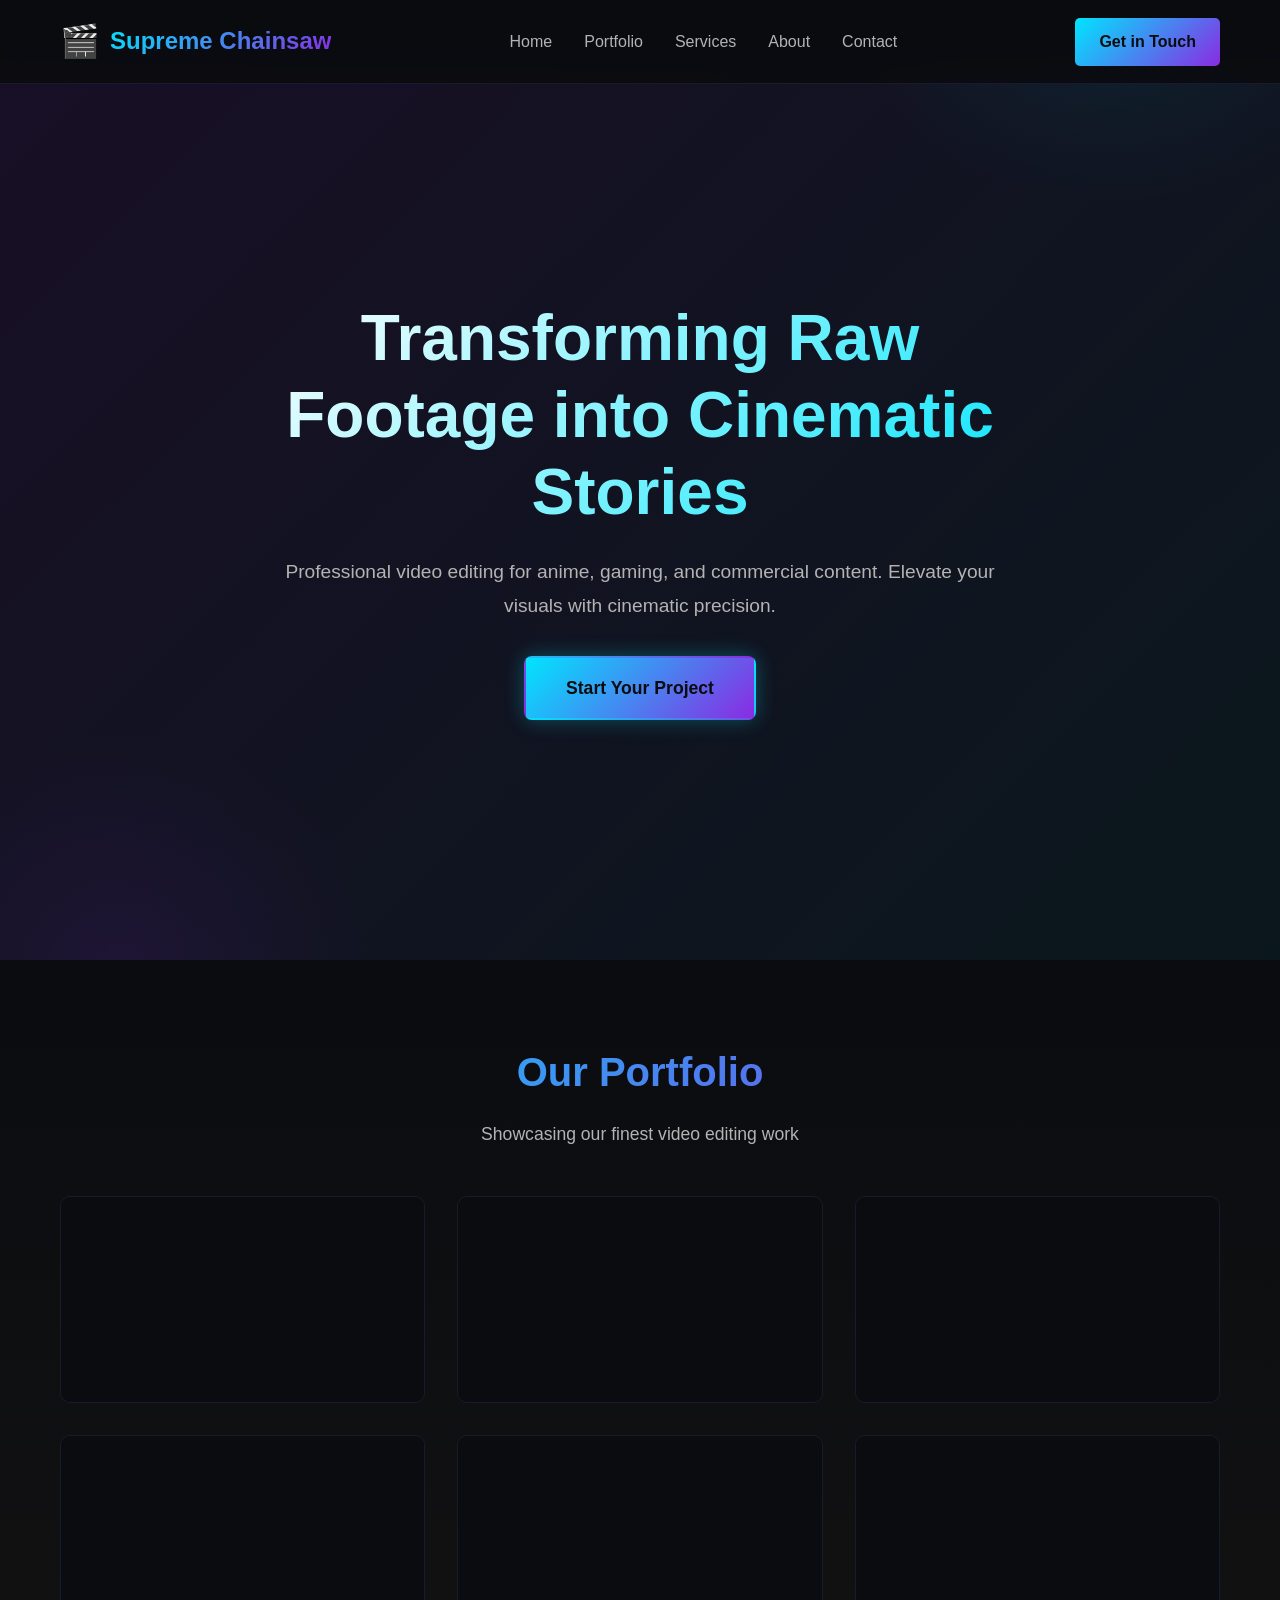
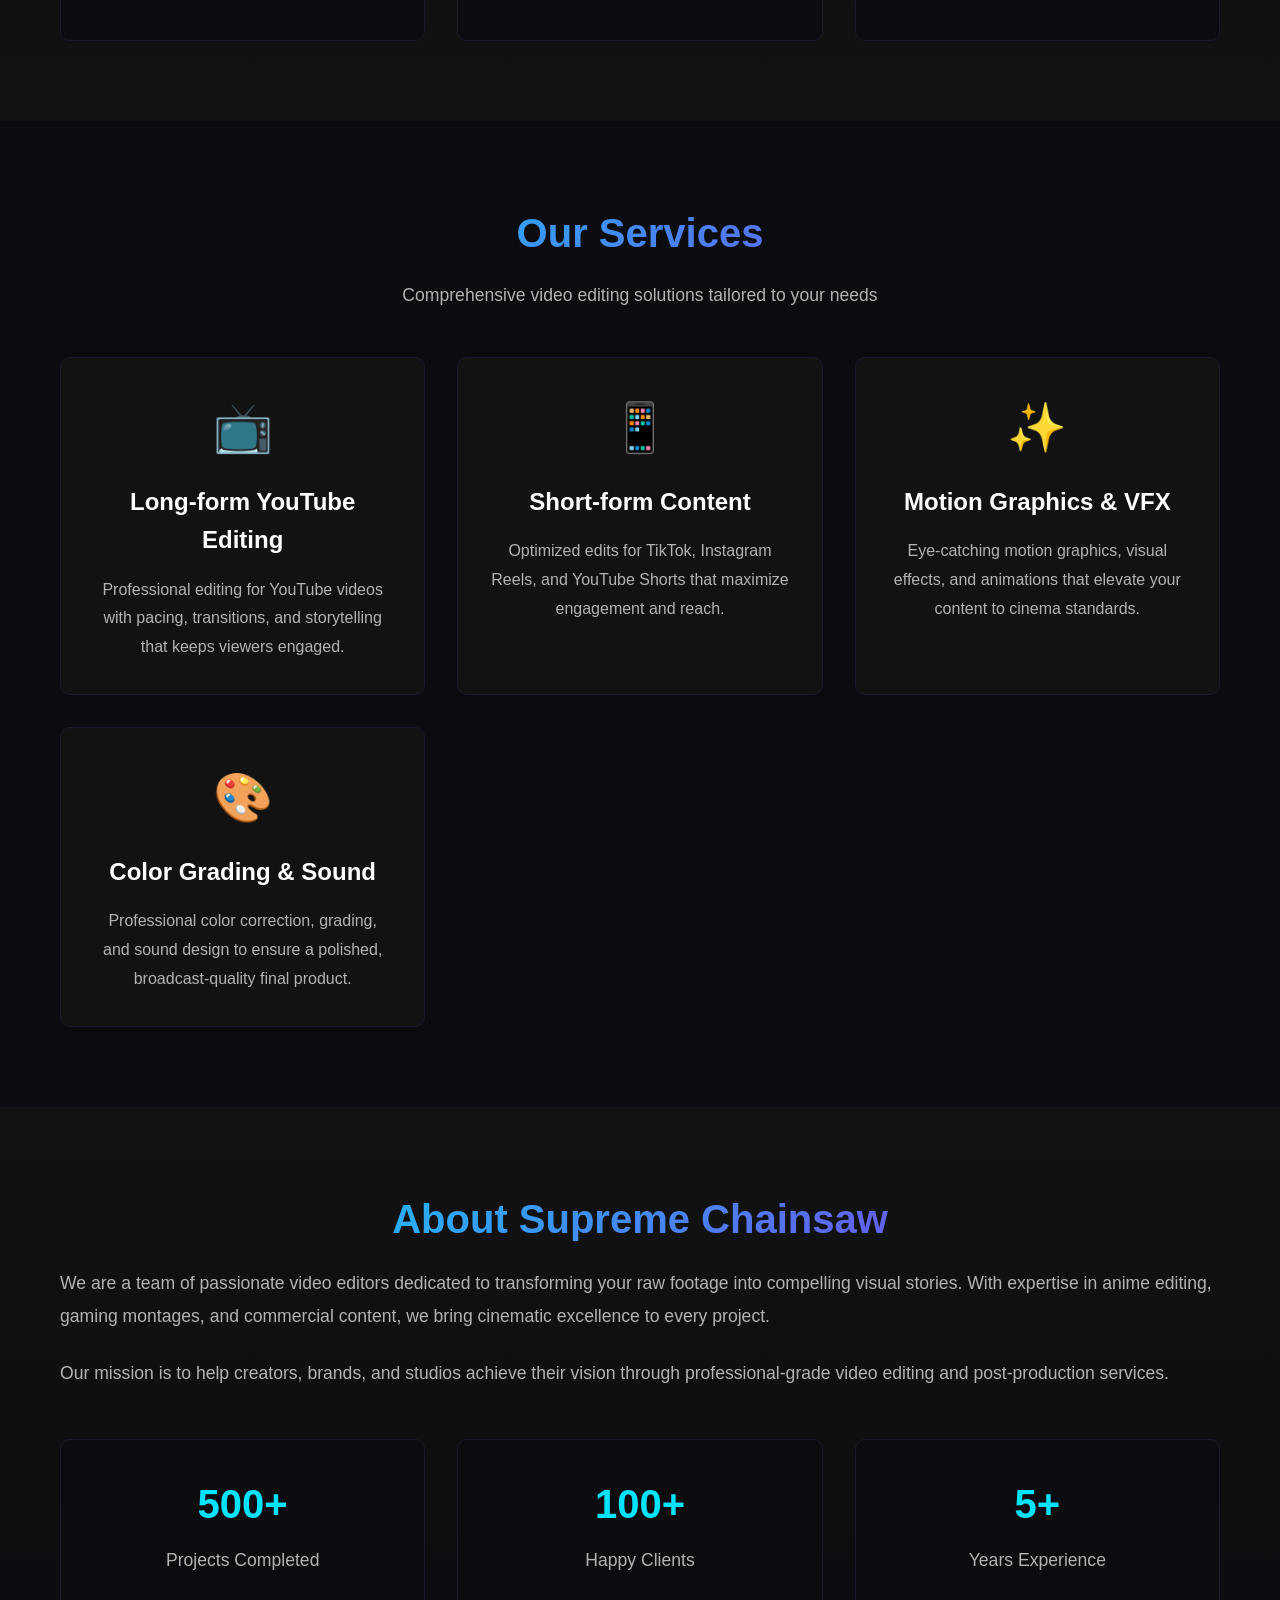
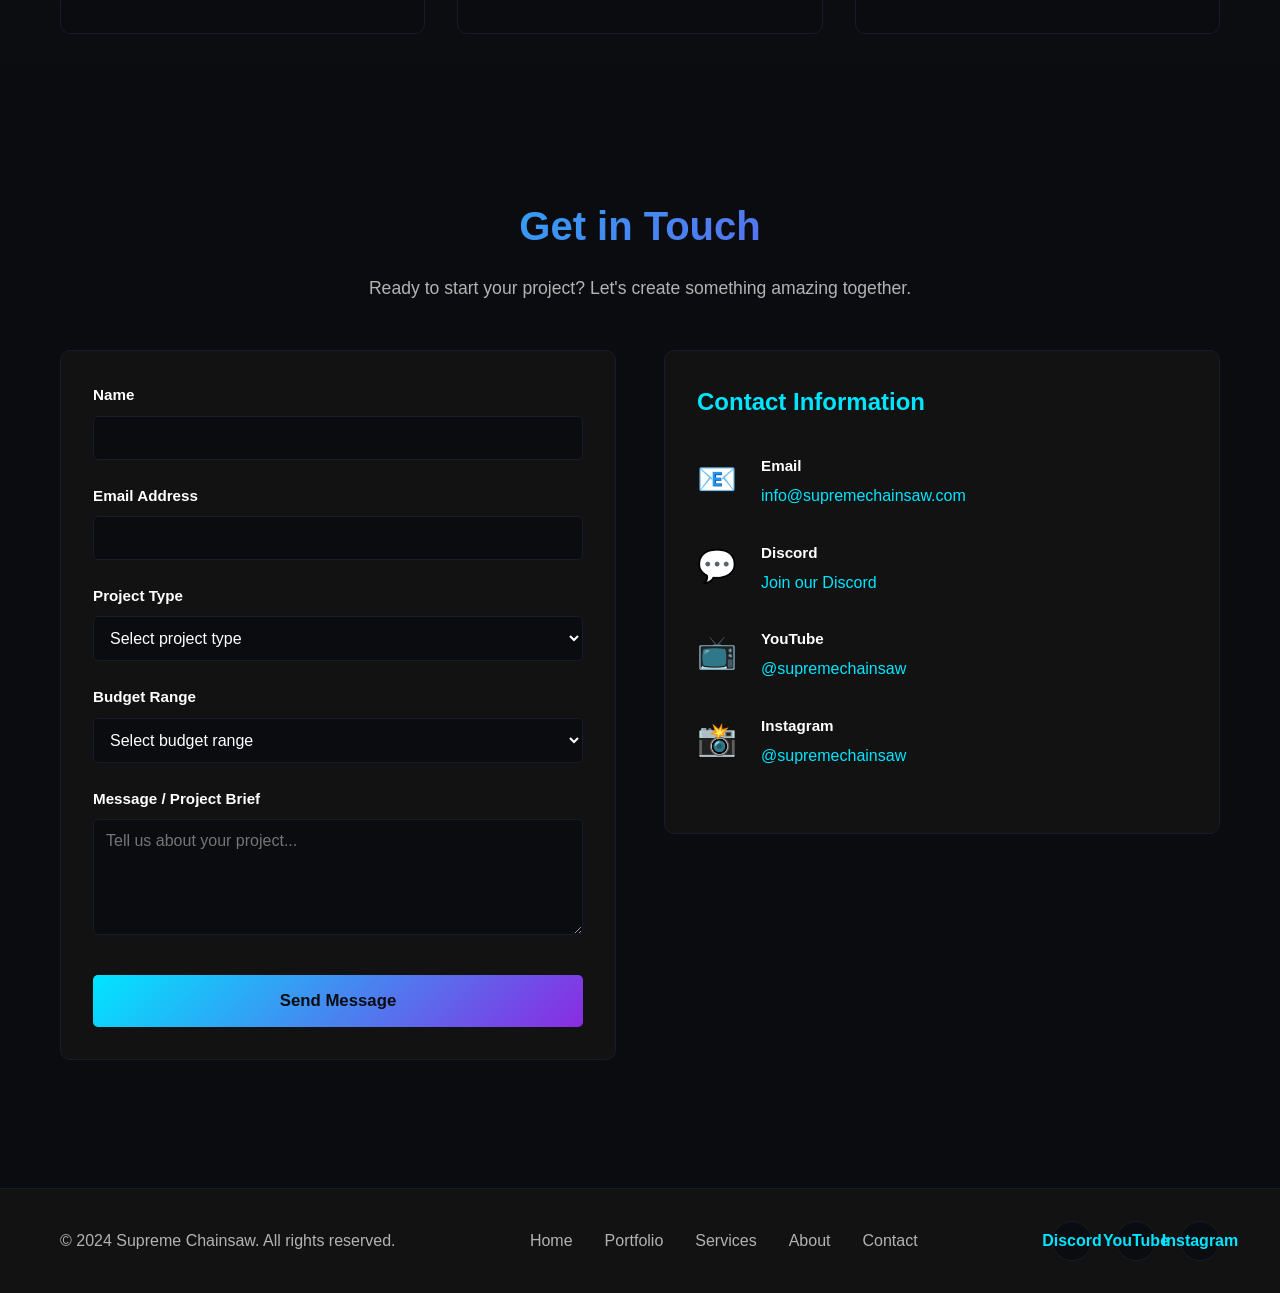
==== index.html @ 4f66be95 "Add professional agency portfolio website - HTML structure with all sections and video embeds" ====
<!DOCTYPE html>
<html lang="en">
<head>
    <meta charset="UTF-8">
    <meta name="viewport" content="width=device-width, initial-scale=1.0">
    <title>Supreme Chainsaw - Professional Video Editing Studio</title>
    <link rel="stylesheet" href="styles.css">
</head>
<body>
    <!-- Navigation Bar -->
    <nav class="navbar">
        <div class="nav-container">
            <div class="nav-logo">
                <span class="logo-icon">🎬</span>
                <span class="logo-text">Supreme Chainsaw</span>
            </div>
            <ul class="nav-menu">
                <li><a href="#home" class="nav-link">Home</a></li>
                <li><a href="#portfolio" class="nav-link">Portfolio</a></li>
                <li><a href="#services" class="nav-link">Services</a></li>
                <li><a href="#about" class="nav-link">About</a></li>
                <li><a href="#contact" class="nav-link">Contact</a></li>
            </ul>
            <a href="#contact" class="cta-button">Get in Touch</a>
            <div class="hamburger">
                <span></span>
                <span></span>
                <span></span>
            </div>
        </div>
    </nav>

    <!-- Hero Section -->
    <section id="home" class="hero">
        <div class="hero-content">
            <h1 class="hero-title">Transforming Raw Footage into Cinematic Stories</h1>
            <p class="hero-subtitle">Professional video editing for anime, gaming, and commercial content. Elevate your visuals with cinematic precision.</p>
            <a href="#contact" class="hero-btn">Start Your Project</a>
        </div>
        <div class="hero-background"></div>
    </section>

    <!-- Portfolio Section -->
    <section id="portfolio" class="portfolio">
        <div class="container">
            <h2 class="section-title">Our Portfolio</h2>
            <p class="section-subtitle">Showcasing our finest video editing work</p>
            <div class="portfolio-grid">
                <!-- Video 1 -->
                <div class="portfolio-card">
                    <div class="video-container">
                        <iframe src="https://drive.google.com/file/d/1V5IKXDcY2rtLjKMuX2F72foCGFkq0tD9/preview" frameborder="0" allow="autoplay" allowfullscreen></iframe>
                    </div>
                    <div class="portfolio-overlay">
                        <span class="portfolio-tag">Anime Edit</span>
                    </div>
                </div>

                <!-- Video 2 -->
                <div class="portfolio-card">
                    <div class="video-container">
                        <iframe src="https://drive.google.com/file/d/13eKG_f6e-HXJkwnPjJJCrOP2taF83oT8/preview" frameborder="0" allow="autoplay" allowfullscreen></iframe>
                    </div>
                    <div class="portfolio-overlay">
                        <span class="portfolio-tag">Gaming Showcase</span>
                    </div>
                </div>

                <!-- Video 3 -->
                <div class="portfolio-card">
                    <div class="video-container">
                        <iframe src="https://drive.google.com/file/d/1YdHnQODpO-LuDtakhyX-2SdhcYG2d1j7/preview" frameborder="0" allow="autoplay" allowfullscreen></iframe>
                    </div>
                    <div class="portfolio-overlay">
                        <span class="portfolio-tag">Motion Graphics</span>
                    </div>
                </div>

                <!-- Video 4 -->
                <div class="portfolio-card">
                    <div class="video-container">
                        <iframe src="https://drive.google.com/file/d/1ntwWktKUb4_PJusTxA7Uwc0GDp00vkzZ/preview" frameborder="0" allow="autoplay" allowfullscreen></iframe>
                    </div>
                    <div class="portfolio-overlay">
                        <span class="portfolio-tag">Promotional Video</span>
                    </div>
                </div>

                <!-- Video 5 -->
                <div class="portfolio-card">
                    <div class="video-container">
                        <iframe src="https://drive.google.com/file/d/11k6KNyMdWhZDJUVJnIWzUBxwCnDU18-9/preview" frameborder="0" allow="autoplay" allowfullscreen></iframe>
                    </div>
                    <div class="portfolio-overlay">
                        <span class="portfolio-tag">Short-form Content</span>
                    </div>
                </div>

                <!-- Video 6 -->
                <div class="portfolio-card">
                    <div class="video-container">
                        <iframe src="https://drive.google.com/file/d/1d5d6Zo_of7RjDFx-_GGf00JJ3JytZkZ0/preview" frameborder="0" allow="autoplay" allowfullscreen></iframe>
                    </div>
                    <div class="portfolio-overlay">
                        <span class="portfolio-tag">Color Grading</span>
                    </div>
                </div>
            </div>
        </div>
    </section>

    <!-- Services Section -->
    <section id="services" class="services">
        <div class="container">
            <h2 class="section-title">Our Services</h2>
            <p class="section-subtitle">Comprehensive video editing solutions tailored to your needs</p>
            <div class="services-grid">
                <div class="service-card">
                    <div class="service-icon">📺</div>
                    <h3>Long-form YouTube Editing</h3>
                    <p>Professional editing for YouTube videos with pacing, transitions, and storytelling that keeps viewers engaged.</p>
                </div>
                <div class="service-card">
                    <div class="service-icon">📱</div>
                    <h3>Short-form Content</h3>
                    <p>Optimized edits for TikTok, Instagram Reels, and YouTube Shorts that maximize engagement and reach.</p>
                </div>
                <div class="service-card">
                    <div class="service-icon">✨</div>
                    <h3>Motion Graphics & VFX</h3>
                    <p>Eye-catching motion graphics, visual effects, and animations that elevate your content to cinema standards.</p>
                </div>
                <div class="service-card">
                    <div class="service-icon">🎨</div>
                    <h3>Color Grading & Sound</h3>
                    <p>Professional color correction, grading, and sound design to ensure a polished, broadcast-quality final product.</p>
                </div>
            </div>
        </div>
    </section>

    <!-- About Section -->
    <section id="about" class="about">
        <div class="container">
            <div class="about-content">
                <h2 class="section-title">About Supreme Chainsaw</h2>
                <p>We are a team of passionate video editors dedicated to transforming your raw footage into compelling visual stories. With expertise in anime editing, gaming montages, and commercial content, we bring cinematic excellence to every project.</p>
                <p>Our mission is to help creators, brands, and studios achieve their vision through professional-grade video editing and post-production services.</p>
                <div class="about-stats">
                    <div class="stat">
                        <h3>500+</h3>
                        <p>Projects Completed</p>
                    </div>
                    <div class="stat">
                        <h3>100+</h3>
                        <p>Happy Clients</p>
                    </div>
                    <div class="stat">
                        <h3>5+</h3>
                        <p>Years Experience</p>
                    </div>
                </div>
            </div>
        </div>
    </section>

    <!-- Contact Section -->
    <section id="contact" class="contact">
        <div class="container">
            <h2 class="section-title">Get in Touch</h2>
            <p class="section-subtitle">Ready to start your project? Let's create something amazing together.</p>
            <div class="contact-wrapper">
                <!-- Contact Form -->
                <div class="contact-form-container">
                    <form id="contactForm" class="contact-form">
                        <div class="form-group">
                            <label for="name">Name</label>
                            <input type="text" id="name" name="name" required>
                        </div>
                        <div class="form-group">
                            <label for="email">Email Address</label>
                            <input type="email" id="email" name="email" required>
                        </div>
                        <div class="form-group">
                            <label for="projectType">Project Type</label>
                            <select id="projectType" name="projectType" required>
                                <option value="">Select project type</option>
                                <option value="youtube-editing">YouTube Long-form Editing</option>
                                <option value="shorts">Short-form Content (Reels/TikTok)</option>
                                <option value="motion-graphics">Motion Graphics & VFX</option>
                                <option value="color-grading">Color Grading & Sound Design</option>
                                <option value="other">Other</option>
                            </select>
                        </div>
                        <div class="form-group">
                            <label for="budget">Budget Range</label>
                            <select id="budget" name="budget" required>
                                <option value="">Select budget range</option>
                                <option value="under-500">Under $500</option>
                                <option value="500-1000">$500 - $1,000</option>
                                <option value="1000-2500">$1,000 - $2,500</option>
                                <option value="2500+">$2,500+</option>
                            </select>
                        </div>
                        <div class="form-group">
                            <label for="message">Message / Project Brief</label>
                            <textarea id="message" name="message" rows="5" placeholder="Tell us about your project..." required></textarea>
                        </div>
                        <button type="submit" class="submit-btn">Send Message</button>
                        <p class="form-message" id="formMessage"></p>
                    </form>
                </div>

                <!-- Contact Info -->
                <div class="contact-info">
                    <h3>Contact Information</h3>
                    <div class="contact-item">
                        <span class="contact-icon">📧</span>
                        <div>
                            <p class="contact-label">Email</p>
                            <a href="mailto:info@supremechainsaw.com">info@supremechainsaw.com</a>
                        </div>
                    </div>
                    <div class="contact-item">
                        <span class="contact-icon">💬</span>
                        <div>
                            <p class="contact-label">Discord</p>
                            <a href="https://discord.gg/supremechainsaw" target="_blank">Join our Discord</a>
                        </div>
                    </div>
                    <div class="contact-item">
                        <span class="contact-icon">📺</span>
                        <div>
                            <p class="contact-label">YouTube</p>
                            <a href="https://youtube.com/@supremechainsaw" target="_blank">@supremechainsaw</a>
                        </div>
                    </div>
                    <div class="contact-item">
                        <span class="contact-icon">📸</span>
                        <div>
                            <p class="contact-label">Instagram</p>
                            <a href="https://instagram.com/supremechainsaw" target="_blank">@supremechainsaw</a>
                        </div>
                    </div>
                </div>
            </div>
        </div>
    </section>

    <!-- Footer -->
    <footer class="footer">
        <div class="footer-content">
            <p>&copy; 2024 Supreme Chainsaw. All rights reserved.</p>
            <div class="footer-links">
                <a href="#home">Home</a>
                <a href="#portfolio">Portfolio</a>
                <a href="#services">Services</a>
                <a href="#about">About</a>
                <a href="#contact">Contact</a>
            </div>
            <div class="social-links">
                <a href="https://discord.gg/supremechainsaw" target="_blank" class="social-link">Discord</a>
                <a href="https://youtube.com/@supremechainsaw" target="_blank" class="social-link">YouTube</a>
                <a href="https://instagram.com/supremechainsaw" target="_blank" class="social-link">Instagram</a>
            </div>
        </div>
    </footer>

    <script src="script.js"></script>
</body>
</html>
---- styles.css ----
/* ================================================
   SUPREME CHAINSAW - PROFESSIONAL PORTFOLIO
   Modern Dark Theme with Neon Accents
   ================================================ */

/* Root Variables */
:root {
    --primary-dark: #0b0c10;
    --secondary-dark: #121212;
    --accent-cyan: #00e5ff;
    --accent-purple: #8a2be2;
    --text-white: #ffffff;
    --text-gray: #b3b3b3;
    --text-light-gray: #8b8b8b;
    --border-color: #1a1a2e;
    --transition: all 0.3s ease;
}

/* Global Styles */
* {
    margin: 0;
    padding: 0;
    box-sizing: border-box;
}

html {
    scroll-behavior: smooth;
}

body {
    font-family: 'Segoe UI', Tahoma, Geneva, Verdana, sans-serif;
    background-color: var(--primary-dark);
    color: var(--text-white);
    line-height: 1.6;
    overflow-x: hidden;
}

.container {
    max-width: 1200px;
    margin: 0 auto;
    padding: 0 20px;
}

/* ================================================
   NAVIGATION BAR
   ================================================ */

.navbar {
    position: fixed;
    top: 0;
    width: 100%;
    background: rgba(11, 12, 16, 0.95);
    backdrop-filter: blur(10px);
    border-bottom: 1px solid var(--border-color);
    z-index: 1000;
    padding: 1rem 0;
}

.nav-container {
    max-width: 1200px;
    margin: 0 auto;
    padding: 0 20px;
    display: flex;
    justify-content: space-between;
    align-items: center;
}

.nav-logo {
    display: flex;
    align-items: center;
    gap: 10px;
    font-size: 1.5rem;
    font-weight: bold;
    color: var(--accent-cyan);
    text-decoration: none;
}

.logo-icon {
    font-size: 2rem;
}

.logo-text {
    background: linear-gradient(135deg, var(--accent-cyan), var(--accent-purple));
    -webkit-background-clip: text;
    -webkit-text-fill-color: transparent;
    background-clip: text;
}

.nav-menu {
    display: flex;
    list-style: none;
    gap: 2rem;
    align-items: center;
}

.nav-link {
    color: var(--text-gray);
    text-decoration: none;
    transition: var(--transition);
    font-weight: 500;
    position: relative;
}

.nav-link:hover {
    color: var(--accent-cyan);
}

.nav-link::after {
    content: '';
    position: absolute;
    bottom: -5px;
    left: 0;
    width: 0;
    height: 2px;
    background: var(--accent-cyan);
    transition: var(--transition);
}

.nav-link:hover::after {
    width: 100%;
}

.cta-button {
    background: linear-gradient(135deg, var(--accent-cyan), var(--accent-purple));
    color: var(--primary-dark);
    padding: 0.7rem 1.5rem;
    border-radius: 5px;
    text-decoration: none;
    font-weight: bold;
    transition: var(--transition);
    cursor: pointer;
    border: none;
}

.cta-button:hover {
    transform: translateY(-2px);
    box-shadow: 0 10px 25px rgba(0, 229, 255, 0.3);
}

.hamburger {
    display: none;
    flex-direction: column;
    cursor: pointer;
}

.hamburger span {
    width: 25px;
    height: 3px;
    background: var(--accent-cyan);
    margin: 5px 0;
    transition: var(--transition);
    border-radius: 2px;
}

/* ================================================
   HERO SECTION
   ================================================ */

.hero {
    min-height: 100vh;
    display: flex;
    align-items: center;
    justify-content: center;
    position: relative;
    margin-top: 60px;
    overflow: hidden;
}

.hero-background {
    position: absolute;
    top: 0;
    left: 0;
    right: 0;
    bottom: 0;
    background: linear-gradient(135deg, rgba(138, 43, 226, 0.1), rgba(0, 229, 255, 0.05));
    z-index: -1;
}

.hero-background::before {
    content: '';
    position: absolute;
    top: -50%;
    right: -10%;
    width: 600px;
    height: 600px;
    background: radial-gradient(circle, rgba(0, 229, 255, 0.1) 0%, transparent 70%);
    border-radius: 50%;
    animation: float 20s ease-in-out infinite;
}

.hero-background::after {
    content: '';
    position: absolute;
    bottom: -30%;
    left: -10%;
    width: 500px;
    height: 500px;
    background: radial-gradient(circle, rgba(138, 43, 226, 0.1) 0%, transparent 70%);
    border-radius: 50%;
    animation: float 25s ease-in-out infinite reverse;
}

@keyframes float {
    0%, 100% { transform: translateY(0px); }
    50% { transform: translateY(30px); }
}

.hero-content {
    text-align: center;
    z-index: 1;
    max-width: 800px;
    padding: 20px;
}

.hero-title {
    font-size: clamp(2.5rem, 5vw, 4rem);
    font-weight: 800;
    margin-bottom: 1.5rem;
    background: linear-gradient(135deg, var(--text-white), var(--accent-cyan));
    -webkit-background-clip: text;
    -webkit-text-fill-color: transparent;
    background-clip: text;
    line-height: 1.2;
}

.hero-subtitle {
    font-size: 1.2rem;
    color: var(--text-gray);
    margin-bottom: 2rem;
    line-height: 1.8;
}

.hero-btn {
    display: inline-block;
    padding: 1rem 2.5rem;
    background: linear-gradient(135deg, var(--accent-cyan), var(--accent-purple));
    color: var(--primary-dark);
    text-decoration: none;
    border-radius: 8px;
    font-weight: bold;
    font-size: 1.1rem;
    transition: var(--transition);
    border: 2px solid transparent;
    cursor: pointer;
    box-shadow: 0 0 20px rgba(0, 229, 255, 0.3);
}

.hero-btn:hover {
    transform: translateY(-5px);
    box-shadow: 0 15px 40px rgba(0, 229, 255, 0.5);
}

/* ================================================
   PORTFOLIO SECTION
   ================================================ */

.portfolio {
    padding: 5rem 0;
    background: linear-gradient(to bottom, var(--primary-dark), var(--secondary-dark));
    position: relative;
}

.section-title {
    font-size: 2.5rem;
    font-weight: 800;
    text-align: center;
    margin-bottom: 1rem;
    background: linear-gradient(135deg, var(--accent-cyan), var(--accent-purple));
    -webkit-background-clip: text;
    -webkit-text-fill-color: transparent;
    background-clip: text;
}

.section-subtitle {
    text-align: center;
    color: var(--text-gray);
    font-size: 1.1rem;
    margin-bottom: 3rem;
}

.portfolio-grid {
    display: grid;
    grid-template-columns: repeat(auto-fit, minmax(350px, 1fr));
    gap: 2rem;
    margin-top: 3rem;
}

.portfolio-card {
    position: relative;
    border-radius: 10px;
    overflow: hidden;
    background: var(--secondary-dark);
    border: 1px solid var(--border-color);
    transition: var(--transition);
    cursor: pointer;
}

.portfolio-card:hover {
    transform: translateY(-10px);
    border-color: var(--accent-cyan);
    box-shadow: 0 20px 40px rgba(0, 229, 255, 0.2);
}

.video-container {
    position: relative;
    width: 100%;
    padding-bottom: 56.25%; /* 16:9 Aspect Ratio */
    height: 0;
    overflow: hidden;
    background: var(--primary-dark);
}

.video-container iframe {
    position: absolute;
    top: 0;
    left: 0;
    width: 100%;
    height: 100%;
    border: none;
}

.portfolio-overlay {
    position: absolute;
    top: 0;
    left: 0;
    width: 100%;
    height: 100%;
    background: rgba(11, 12, 16, 0.7);
    display: flex;
    align-items: flex-end;
    justify-content: flex-start;
    padding: 1.5rem;
    opacity: 0;
    transition: var(--transition);
}

.portfolio-card:hover .portfolio-overlay {
    opacity: 1;
}

.portfolio-tag {
    background: var(--accent-cyan);
    color: var(--primary-dark);
    padding: 0.5rem 1rem;
    border-radius: 5px;
    font-weight: bold;
    font-size: 0.9rem;
}

/* ================================================
   SERVICES SECTION
   ================================================ */

.services {
    padding: 5rem 0;
    background: var(--primary-dark);
}

.services-grid {
    display: grid;
    grid-template-columns: repeat(auto-fit, minmax(280px, 1fr));
    gap: 2rem;
    margin-top: 3rem;
}

.service-card {
    background: var(--secondary-dark);
    padding: 2rem;
    border-radius: 10px;
    border: 1px solid var(--border-color);
    text-align: center;
    transition: var(--transition);
    position: relative;
    overflow: hidden;
}

.service-card::before {
    content: '';
    position: absolute;
    top: 0;
    left: -100%;
    width: 100%;
    height: 100%;
    background: linear-gradient(90deg, transparent, rgba(0, 229, 255, 0.1), transparent);
    transition: var(--transition);
}

.service-card:hover::before {
    left: 100%;
}

.service-card:hover {
    transform: translateY(-10px);
    border-color: var(--accent-cyan);
    box-shadow: 0 20px 40px rgba(0, 229, 255, 0.15);
}

.service-icon {
    font-size: 3rem;
    margin-bottom: 1rem;
    display: block;
}

.service-card h3 {
    font-size: 1.5rem;
    margin-bottom: 1rem;
    color: var(--text-white);
}

.service-card p {
    color: var(--text-gray);
    line-height: 1.8;
}

/* ================================================
   ABOUT SECTION
   ================================================ */

.about {
    padding: 5rem 0;
    background: linear-gradient(to bottom, var(--secondary-dark), var(--primary-dark));
}

.about-content p {
    font-size: 1.1rem;
    color: var(--text-gray);
    margin-bottom: 1.5rem;
    line-height: 1.9;
}

.about-stats {
    display: grid;
    grid-template-columns: repeat(auto-fit, minmax(150px, 1fr));
    gap: 2rem;
    margin-top: 3rem;
}

.stat {
    text-align: center;
    padding: 2rem;
    background: var(--primary-dark);
    border-radius: 10px;
    border: 1px solid var(--border-color);
}

.stat h3 {
    font-size: 2.5rem;
    color: var(--accent-cyan);
    margin-bottom: 0.5rem;
}

.stat p {
    color: var(--text-gray);
}

/* ================================================
   CONTACT SECTION
   ================================================ */

.contact {
    padding: 5rem 0;
    background: var(--primary-dark);
}

.contact-wrapper {
    display: grid;
    grid-template-columns: 1fr 1fr;
    gap: 3rem;
    margin-top: 3rem;
    align-items: start;
}

.contact-form-container {
    background: var(--secondary-dark);
    padding: 2rem;
    border-radius: 10px;
    border: 1px solid var(--border-color);
}

.contact-form {
    display: flex;
    flex-direction: column;
    gap: 1.5rem;
}

.form-group {
    display: flex;
    flex-direction: column;
    gap: 0.5rem;
}

.contact-form label {
    color: var(--text-white);
    font-weight: 600;
    font-size: 0.95rem;
}

.contact-form input,
.contact-form select,
.contact-form textarea {
    background: var(--primary-dark);
    border: 1px solid var(--border-color);
    color: var(--text-white);
    padding: 0.75rem;
    border-radius: 5px;
    font-family: inherit;
    font-size: 1rem;
    transition: var(--transition);
}

.contact-form input:focus,
.contact-form select:focus,
.contact-form textarea:focus {
    outline: none;
    border-color: var(--accent-cyan);
    box-shadow: 0 0 10px rgba(0, 229, 255, 0.2);
}

.submit-btn {
    background: linear-gradient(135deg, var(--accent-cyan), var(--accent-purple));
    color: var(--primary-dark);
    padding: 1rem;
    border: none;
    border-radius: 5px;
    font-weight: bold;
    font-size: 1.05rem;
    cursor: pointer;
    transition: var(--transition);
    margin-top: 1rem;
}

.submit-btn:hover {
    transform: translateY(-3px);
    box-shadow: 0 10px 25px rgba(0, 229, 255, 0.3);
}

.submit-btn:disabled {
    opacity: 0.5;
    cursor: not-allowed;
    transform: none;
}

.form-message {
    text-align: center;
    padding: 0.75rem;
    border-radius: 5px;
    font-weight: 500;
    display: none;
}

.form-message.show {
    display: block;
}

.form-message.success {
    background: rgba(0, 229, 255, 0.2);
    color: var(--accent-cyan);
    border: 1px solid var(--accent-cyan);
}

.form-message.error {
    background: rgba(220, 20, 60, 0.2);
    color: #ff6b6b;
    border: 1px solid #ff6b6b;
}

.contact-info {
    background: var(--secondary-dark);
    padding: 2rem;
    border-radius: 10px;
    border: 1px solid var(--border-color);
}

.contact-info h3 {
    font-size: 1.5rem;
    margin-bottom: 2rem;
    color: var(--accent-cyan);
}

.contact-item {
    display: flex;
    gap: 1.5rem;
    margin-bottom: 2rem;
    align-items: flex-start;
}

.contact-icon {
    font-size: 2rem;
    flex-shrink: 0;
}

.contact-label {
    color: var(--text-white);
    font-weight: 600;
    margin-bottom: 0.3rem;
    font-size: 0.95rem;
}

.contact-info a {
    color: var(--accent-cyan);
    text-decoration: none;
    transition: var(--transition);
}

.contact-info a:hover {
    text-decoration: underline;
}

/* ================================================
   FOOTER
   ================================================ */

.footer {
    background: var(--secondary-dark);
    border-top: 1px solid var(--border-color);
    padding: 2rem 0;
    margin-top: 3rem;
}

.footer-content {
    max-width: 1200px;
    margin: 0 auto;
    padding: 0 20px;
    display: flex;
    justify-content: space-between;
    align-items: center;
    flex-wrap: wrap;
    gap: 2rem;
}

.footer-content p {
    color: var(--text-gray);
}

.footer-links {
    display: flex;
    gap: 2rem;
}

.footer-links a {
    color: var(--text-gray);
    text-decoration: none;
    transition: var(--transition);
}

.footer-links a:hover {
    color: var(--accent-cyan);
}

.social-links {
    display: flex;
    gap: 1.5rem;
}

.social-link {
    display: inline-flex;
    align-items: center;
    justify-content: center;
    width: 40px;
    height: 40px;
    background: var(--primary-dark);
    border: 1px solid var(--border-color);
    border-radius: 50%;
    color: var(--accent-cyan);
    text-decoration: none;
    transition: var(--transition);
    font-weight: bold;
}

.social-link:hover {
    background: var(--accent-cyan);
    color: var(--primary-dark);
    transform: translateY(-5px);
}

/* ================================================
   RESPONSIVE DESIGN
   ================================================ */

@media (max-width: 768px) {
    .hamburger {
        display: flex;
    }

    .nav-menu {
        position: fixed;
        left: -100%;
        top: 70px;
        flex-direction: column;
        background-color: var(--secondary-dark);
        width: 100%;
        text-align: center;
        transition: 0.3s;
        box-shadow: 0 10px 27px rgba(0, 0, 0, 0.05);
        gap: 0;
    }

    .nav-menu.active {
        left: 0;
    }

    .nav-menu li {
        padding: 1rem 0;
        border-bottom: 1px solid var(--border-color);
    }

    .cta-button {
        display: none;
    }

    .hero-title {
        font-size: 2rem;
    }

    .hero-subtitle {
        font-size: 1rem;
    }

    .portfolio-grid {
        grid-template-columns: 1fr;
    }

    .services-grid {
        grid-template-columns: 1fr;
    }

    .contact-wrapper {
        grid-template-columns: 1fr;
    }

    .footer-content {
        flex-direction: column;
        text-align: center;
    }

    .footer-links {
        flex-direction: column;
        gap: 1rem;
    }
}

@media (max-width: 480px) {
    .hero-title {
        font-size: 1.5rem;
    }

    .hero-subtitle {
        font-size: 0.9rem;
    }

    .section-title {
        font-size: 1.8rem;
    }

    .contact-form,
    .contact-info {
        padding: 1.5rem;
    }

    .about-stats {
        grid-template-columns: 1fr;
    }

    .nav-container {
        padding: 0 15px;
    }
}

/* ================================================
   ANIMATIONS
   ================================================ */

@keyframes fadeIn {
    from {
        opacity: 0;
        transform: translateY(20px);
    }
    to {
        opacity: 1;
        transform: translateY(0);
    }
}

.service-card {
    animation: fadeIn 0.6s ease-out forwards;
}

.service-card:nth-child(1) { animation-delay: 0.1s; }
.service-card:nth-child(2) { animation-delay: 0.2s; }
.service-card:nth-child(3) { animation-delay: 0.3s; }
.service-card:nth-child(4) { animation-delay: 0.4s; }
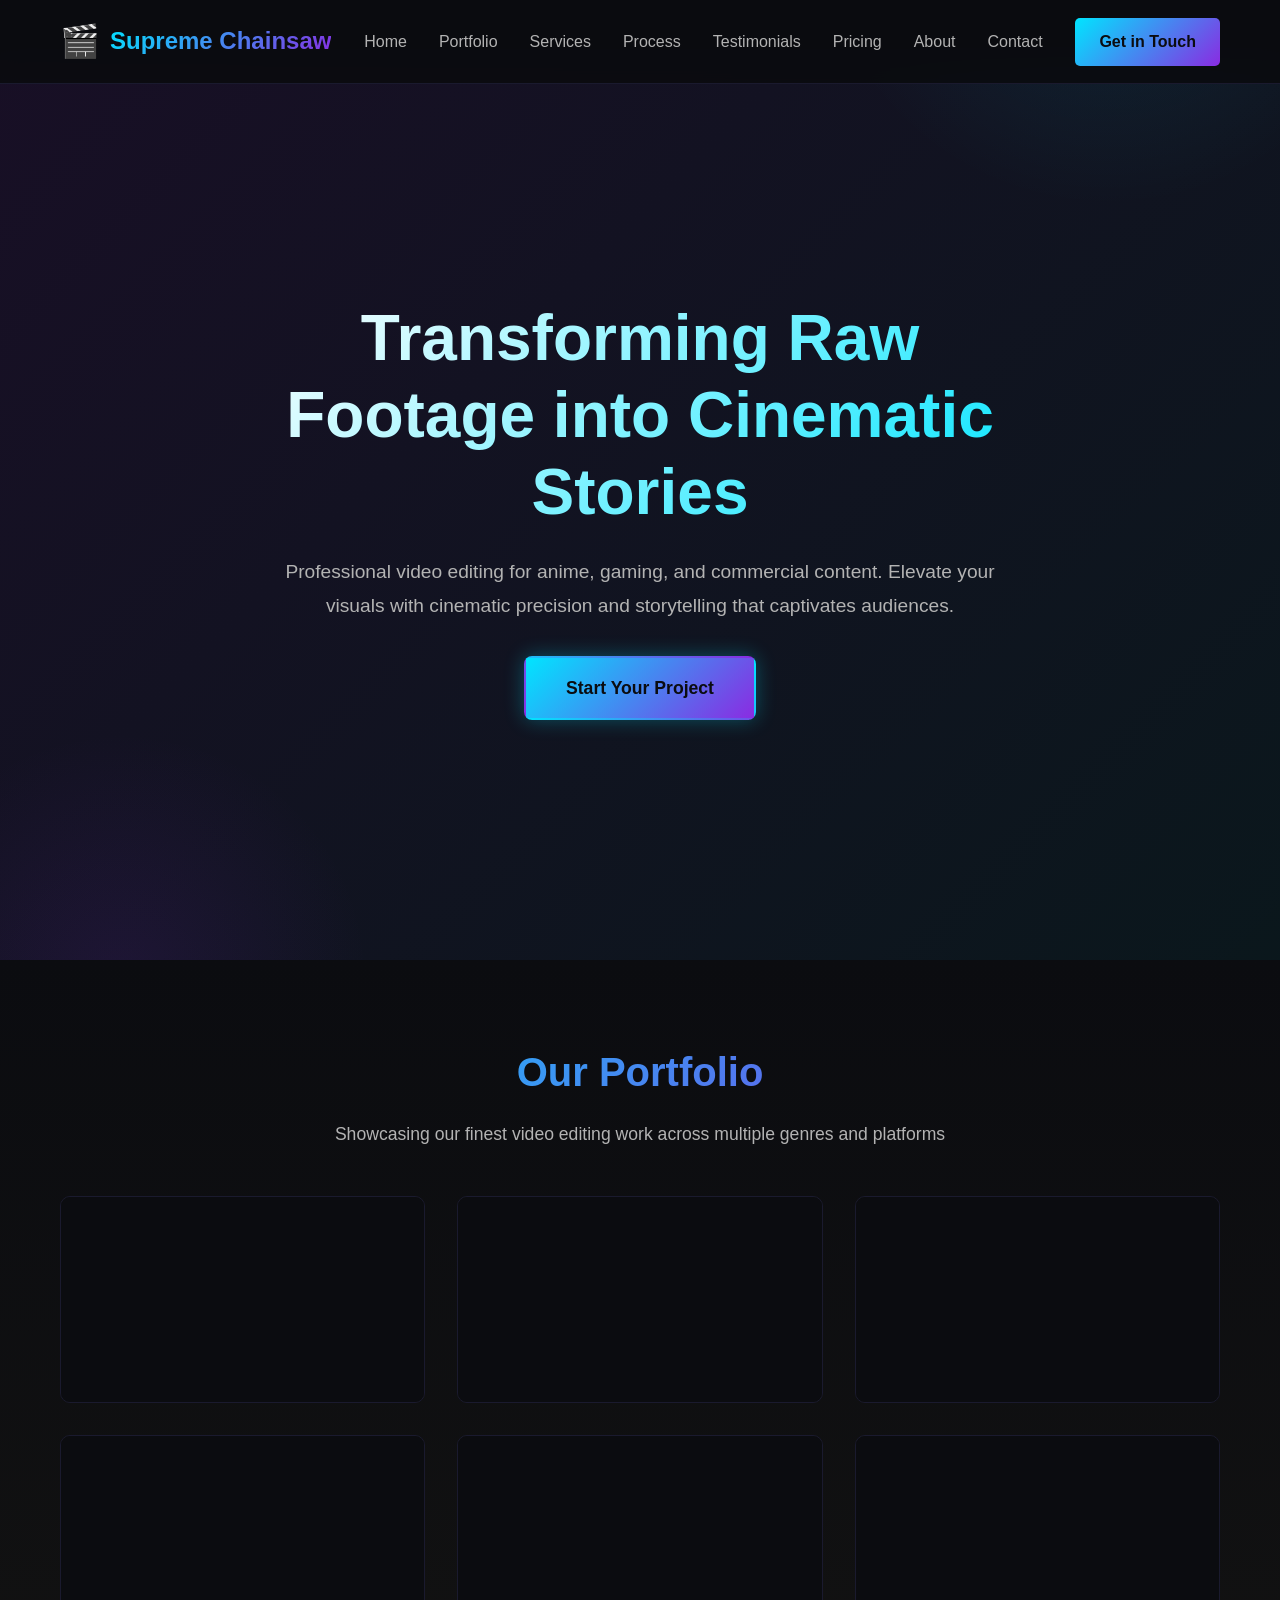
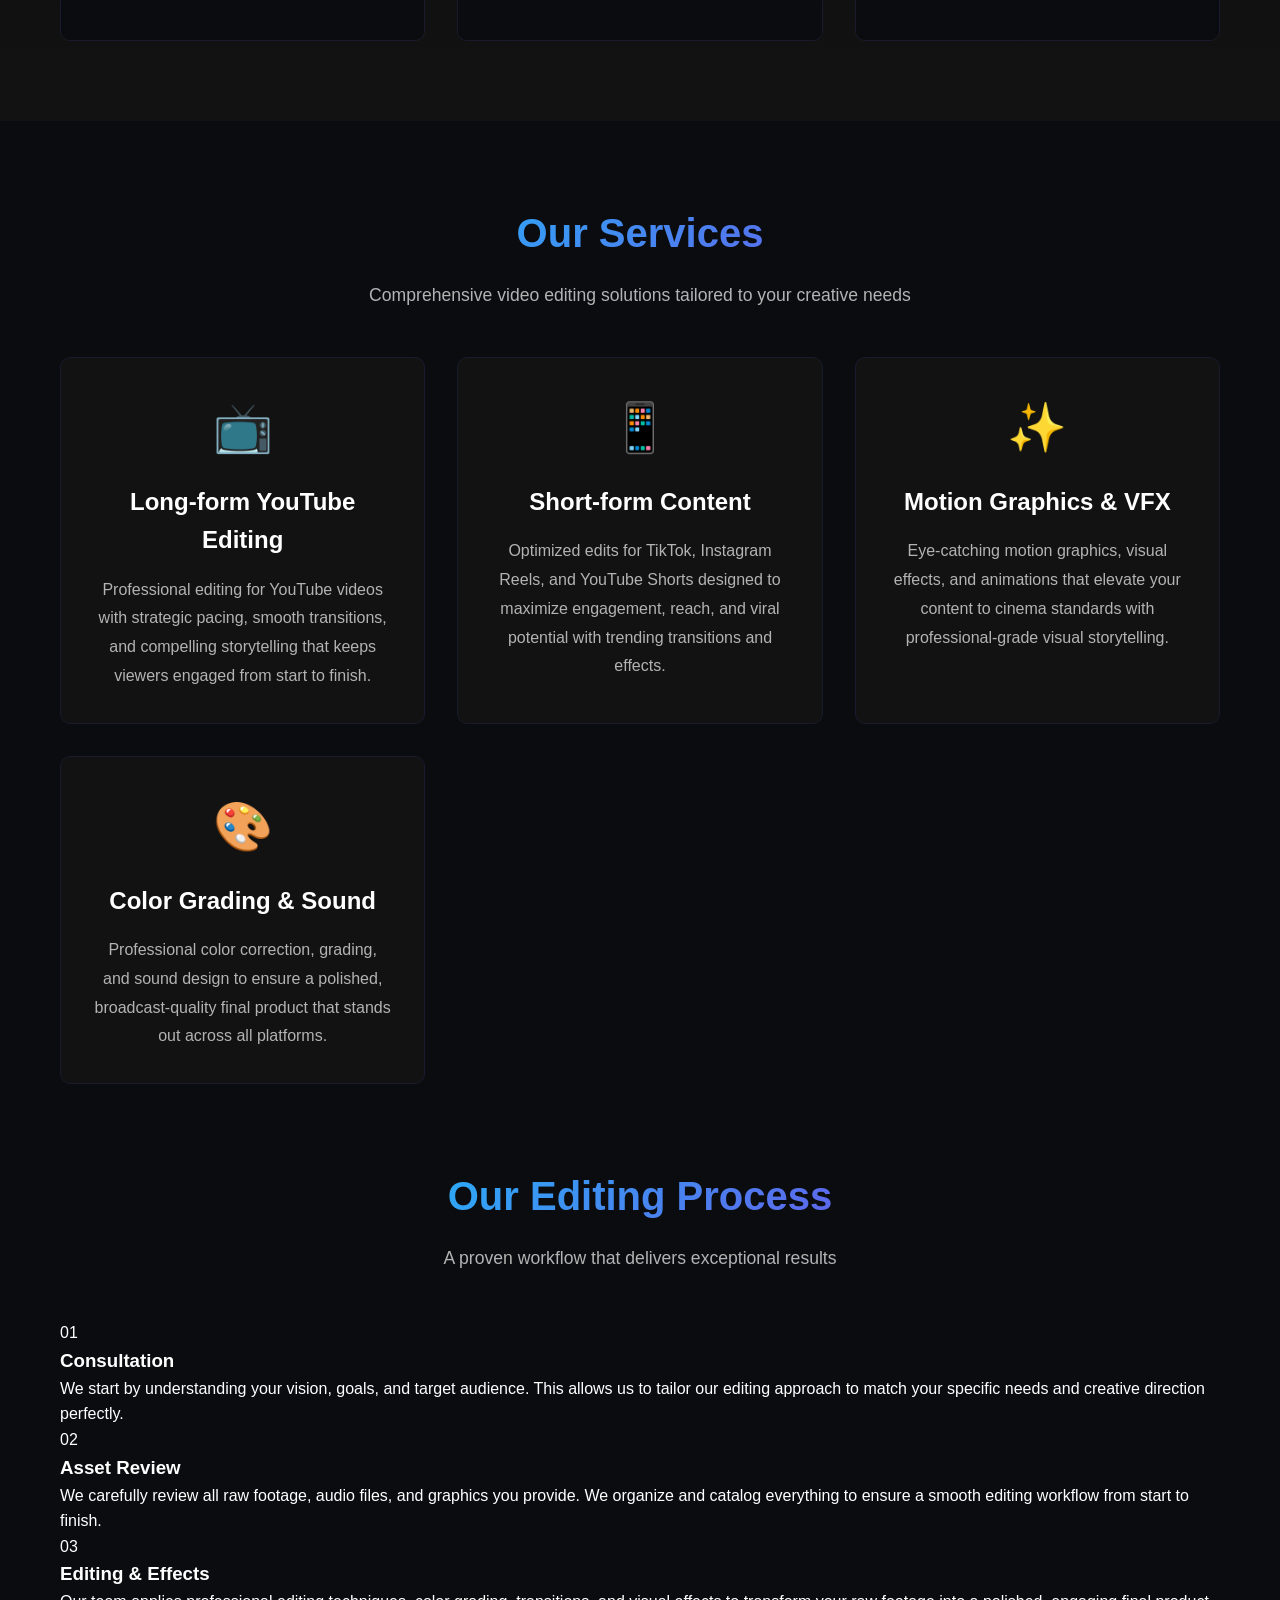
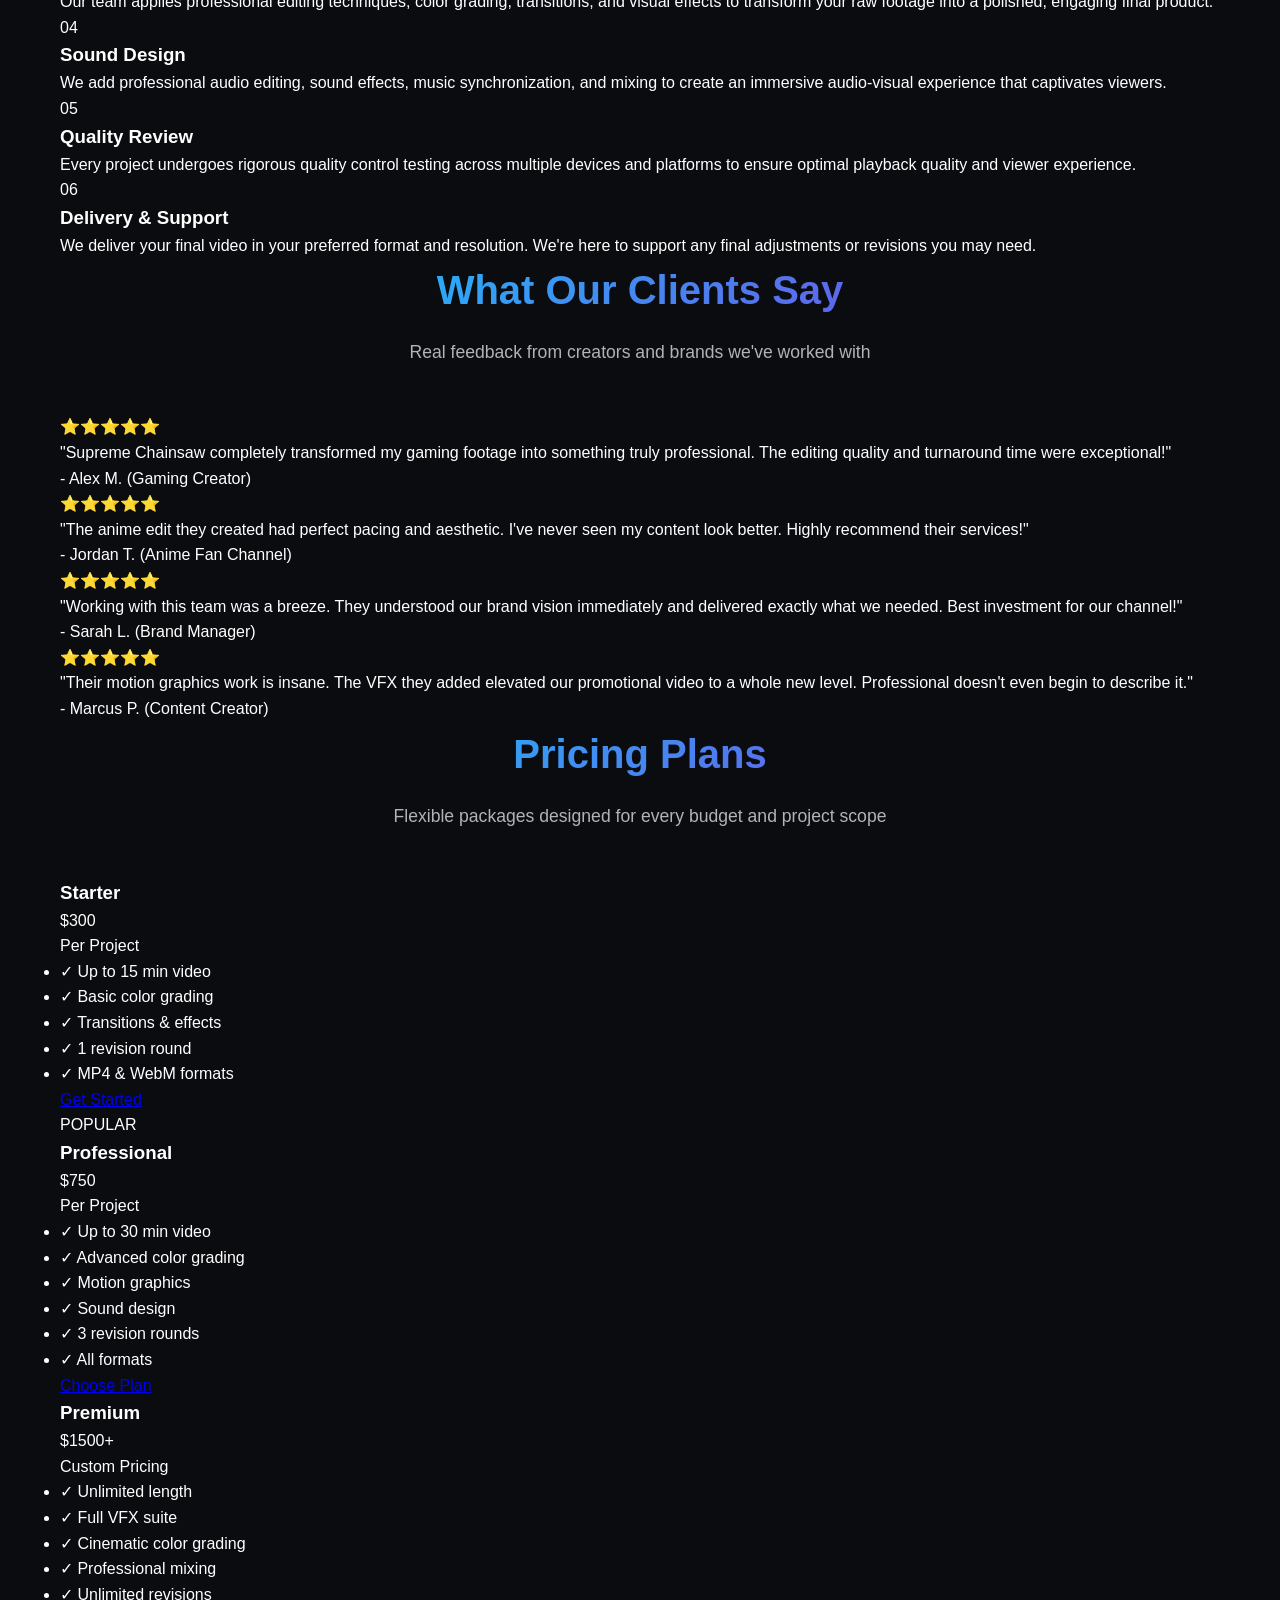
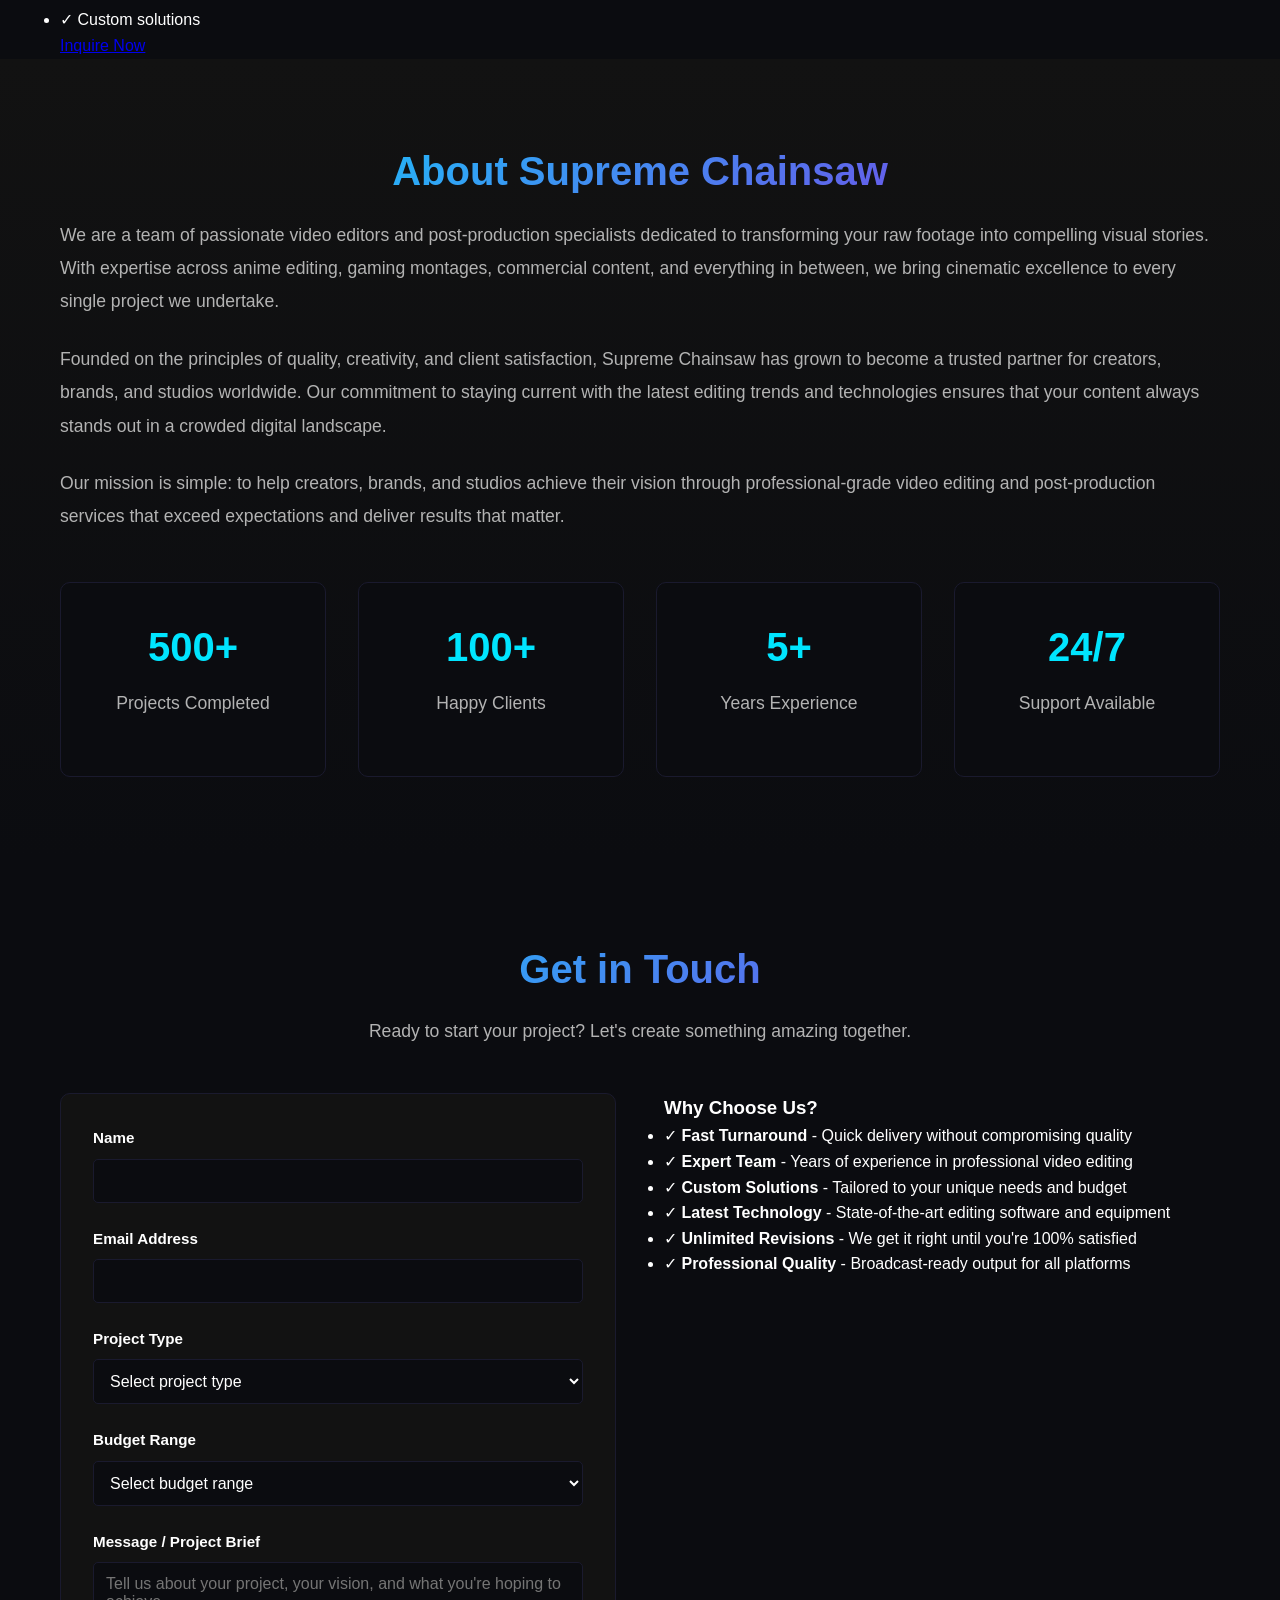
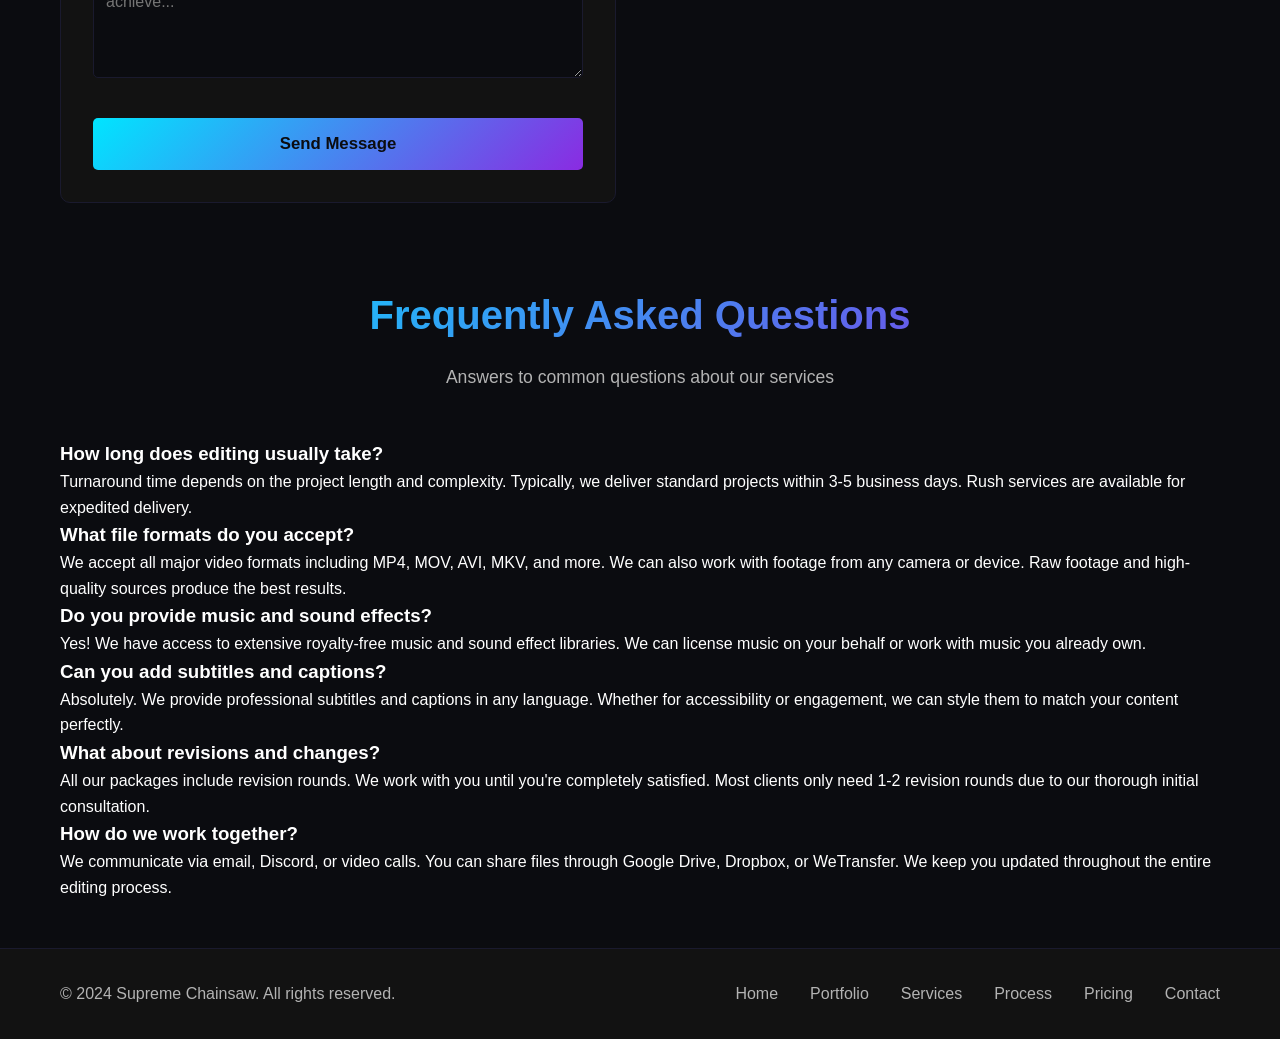
==== commit ffe9386b: "Expand website with new sections - Remove contact info, Add Process, Testimonials, Pricing, Benefits" ====
--- a/index.html
+++ b/index.html
@@ -18,6 +18,9 @@
                 <li><a href="#home" class="nav-link">Home</a></li>
                 <li><a href="#portfolio" class="nav-link">Portfolio</a></li>
                 <li><a href="#services" class="nav-link">Services</a></li>
+                <li><a href="#process" class="nav-link">Process</a></li>
+                <li><a href="#testimonials" class="nav-link">Testimonials</a></li>
+                <li><a href="#pricing" class="nav-link">Pricing</a></li>
                 <li><a href="#about" class="nav-link">About</a></li>
                 <li><a href="#contact" class="nav-link">Contact</a></li>
             </ul>
@@ -34,7 +37,7 @@
     <section id="home" class="hero">
         <div class="hero-content">
             <h1 class="hero-title">Transforming Raw Footage into Cinematic Stories</h1>
-            <p class="hero-subtitle">Professional video editing for anime, gaming, and commercial content. Elevate your visuals with cinematic precision.</p>
+            <p class="hero-subtitle">Professional video editing for anime, gaming, and commercial content. Elevate your visuals with cinematic precision and storytelling that captivates audiences.</p>
             <a href="#contact" class="hero-btn">Start Your Project</a>
         </div>
         <div class="hero-background"></div>
@@ -44,7 +47,7 @@
     <section id="portfolio" class="portfolio">
         <div class="container">
             <h2 class="section-title">Our Portfolio</h2>
-            <p class="section-subtitle">Showcasing our finest video editing work</p>
+            <p class="section-subtitle">Showcasing our finest video editing work across multiple genres and platforms</p>
             <div class="portfolio-grid">
                 <!-- Video 1 -->
                 <div class="portfolio-card">
@@ -113,27 +116,149 @@
     <section id="services" class="services">
         <div class="container">
             <h2 class="section-title">Our Services</h2>
-            <p class="section-subtitle">Comprehensive video editing solutions tailored to your needs</p>
+            <p class="section-subtitle">Comprehensive video editing solutions tailored to your creative needs</p>
             <div class="services-grid">
                 <div class="service-card">
                     <div class="service-icon">📺</div>
                     <h3>Long-form YouTube Editing</h3>
-                    <p>Professional editing for YouTube videos with pacing, transitions, and storytelling that keeps viewers engaged.</p>
+                    <p>Professional editing for YouTube videos with strategic pacing, smooth transitions, and compelling storytelling that keeps viewers engaged from start to finish.</p>
                 </div>
                 <div class="service-card">
                     <div class="service-icon">📱</div>
                     <h3>Short-form Content</h3>
-                    <p>Optimized edits for TikTok, Instagram Reels, and YouTube Shorts that maximize engagement and reach.</p>
+                    <p>Optimized edits for TikTok, Instagram Reels, and YouTube Shorts designed to maximize engagement, reach, and viral potential with trending transitions and effects.</p>
                 </div>
                 <div class="service-card">
                     <div class="service-icon">✨</div>
                     <h3>Motion Graphics & VFX</h3>
-                    <p>Eye-catching motion graphics, visual effects, and animations that elevate your content to cinema standards.</p>
+                    <p>Eye-catching motion graphics, visual effects, and animations that elevate your content to cinema standards with professional-grade visual storytelling.</p>
                 </div>
                 <div class="service-card">
                     <div class="service-icon">🎨</div>
                     <h3>Color Grading & Sound</h3>
-                    <p>Professional color correction, grading, and sound design to ensure a polished, broadcast-quality final product.</p>
+                    <p>Professional color correction, grading, and sound design to ensure a polished, broadcast-quality final product that stands out across all platforms.</p>
+                </div>
+            </div>
+        </div>
+    </section>
+
+    <!-- Process Section -->
+    <section id="process" class="process">
+        <div class="container">
+            <h2 class="section-title">Our Editing Process</h2>
+            <p class="section-subtitle">A proven workflow that delivers exceptional results</p>
+            <div class="process-grid">
+                <div class="process-card">
+                    <div class="process-number">01</div>
+                    <h3>Consultation</h3>
+                    <p>We start by understanding your vision, goals, and target audience. This allows us to tailor our editing approach to match your specific needs and creative direction perfectly.</p>
+                </div>
+                <div class="process-card">
+                    <div class="process-number">02</div>
+                    <h3>Asset Review</h3>
+                    <p>We carefully review all raw footage, audio files, and graphics you provide. We organize and catalog everything to ensure a smooth editing workflow from start to finish.</p>
+                </div>
+                <div class="process-card">
+                    <div class="process-number">03</div>
+                    <h3>Editing & Effects</h3>
+                    <p>Our team applies professional editing techniques, color grading, transitions, and visual effects to transform your raw footage into a polished, engaging final product.</p>
+                </div>
+                <div class="process-card">
+                    <div class="process-number">04</div>
+                    <h3>Sound Design</h3>
+                    <p>We add professional audio editing, sound effects, music synchronization, and mixing to create an immersive audio-visual experience that captivates viewers.</p>
+                </div>
+                <div class="process-card">
+                    <div class="process-number">05</div>
+                    <h3>Quality Review</h3>
+                    <p>Every project undergoes rigorous quality control testing across multiple devices and platforms to ensure optimal playback quality and viewer experience.</p>
+                </div>
+                <div class="process-card">
+                    <div class="process-number">06</div>
+                    <h3>Delivery & Support</h3>
+                    <p>We deliver your final video in your preferred format and resolution. We're here to support any final adjustments or revisions you may need.</p>
+                </div>
+            </div>
+        </div>
+    </section>
+
+    <!-- Testimonials Section -->
+    <section id="testimonials" class="testimonials">
+        <div class="container">
+            <h2 class="section-title">What Our Clients Say</h2>
+            <p class="section-subtitle">Real feedback from creators and brands we've worked with</p>
+            <div class="testimonials-grid">
+                <div class="testimonial-card">
+                    <div class="testimonial-stars">⭐⭐⭐⭐⭐</div>
+                    <p class="testimonial-text">"Supreme Chainsaw completely transformed my gaming footage into something truly professional. The editing quality and turnaround time were exceptional!"</p>
+                    <p class="testimonial-author">- Alex M. (Gaming Creator)</p>
+                </div>
+                <div class="testimonial-card">
+                    <div class="testimonial-stars">⭐⭐⭐⭐⭐</div>
+                    <p class="testimonial-text">"The anime edit they created had perfect pacing and aesthetic. I've never seen my content look better. Highly recommend their services!"</p>
+                    <p class="testimonial-author">- Jordan T. (Anime Fan Channel)</p>
+                </div>
+                <div class="testimonial-card">
+                    <div class="testimonial-stars">⭐⭐⭐⭐⭐</div>
+                    <p class="testimonial-text">"Working with this team was a breeze. They understood our brand vision immediately and delivered exactly what we needed. Best investment for our channel!"</p>
+                    <p class="testimonial-author">- Sarah L. (Brand Manager)</p>
+                </div>
+                <div class="testimonial-card">
+                    <div class="testimonial-stars">⭐⭐⭐⭐⭐</div>
+                    <p class="testimonial-text">"Their motion graphics work is insane. The VFX they added elevated our promotional video to a whole new level. Professional doesn't even begin to describe it."</p>
+                    <p class="testimonial-author">- Marcus P. (Content Creator)</p>
+                </div>
+            </div>
+        </div>
+    </section>
+
+    <!-- Pricing Section -->
+    <section id="pricing" class="pricing">
+        <div class="container">
+            <h2 class="section-title">Pricing Plans</h2>
+            <p class="section-subtitle">Flexible packages designed for every budget and project scope</p>
+            <div class="pricing-grid">
+                <div class="pricing-card">
+                    <h3>Starter</h3>
+                    <div class="price">$300</div>
+                    <p class="price-subtitle">Per Project</p>
+                    <ul class="price-features">
+                        <li>✓ Up to 15 min video</li>
+                        <li>✓ Basic color grading</li>
+                        <li>✓ Transitions & effects</li>
+                        <li>✓ 1 revision round</li>
+                        <li>✓ MP4 & WebM formats</li>
+                    </ul>
+                    <a href="#contact" class="price-btn">Get Started</a>
+                </div>
+                <div class="pricing-card featured">
+                    <div class="featured-badge">POPULAR</div>
+                    <h3>Professional</h3>
+                    <div class="price">$750</div>
+                    <p class="price-subtitle">Per Project</p>
+                    <ul class="price-features">
+                        <li>✓ Up to 30 min video</li>
+                        <li>✓ Advanced color grading</li>
+                        <li>✓ Motion graphics</li>
+                        <li>✓ Sound design</li>
+                        <li>✓ 3 revision rounds</li>
+                        <li>✓ All formats</li>
+                    </ul>
+                    <a href="#contact" class="price-btn">Choose Plan</a>
+                </div>
+                <div class="pricing-card">
+                    <h3>Premium</h3>
+                    <div class="price">$1500+</div>
+                    <p class="price-subtitle">Custom Pricing</p>
+                    <ul class="price-features">
+                        <li>✓ Unlimited length</li>
+                        <li>✓ Full VFX suite</li>
+                        <li>✓ Cinematic color grading</li>
+                        <li>✓ Professional mixing</li>
+                        <li>✓ Unlimited revisions</li>
+                        <li>✓ Custom solutions</li>
+                    </ul>
+                    <a href="#contact" class="price-btn">Inquire Now</a>
                 </div>
             </div>
         </div>
@@ -144,8 +269,9 @@
         <div class="container">
             <div class="about-content">
                 <h2 class="section-title">About Supreme Chainsaw</h2>
-                <p>We are a team of passionate video editors dedicated to transforming your raw footage into compelling visual stories. With expertise in anime editing, gaming montages, and commercial content, we bring cinematic excellence to every project.</p>
-                <p>Our mission is to help creators, brands, and studios achieve their vision through professional-grade video editing and post-production services.</p>
+                <p>We are a team of passionate video editors and post-production specialists dedicated to transforming your raw footage into compelling visual stories. With expertise across anime editing, gaming montages, commercial content, and everything in between, we bring cinematic excellence to every single project we undertake.</p>
+                <p>Founded on the principles of quality, creativity, and client satisfaction, Supreme Chainsaw has grown to become a trusted partner for creators, brands, and studios worldwide. Our commitment to staying current with the latest editing trends and technologies ensures that your content always stands out in a crowded digital landscape.</p>
+                <p>Our mission is simple: to help creators, brands, and studios achieve their vision through professional-grade video editing and post-production services that exceed expectations and deliver results that matter.</p>
                 <div class="about-stats">
                     <div class="stat">
                         <h3>500+</h3>
@@ -158,6 +284,10 @@
                     <div class="stat">
                         <h3>5+</h3>
                         <p>Years Experience</p>
+                    </div>
+                    <div class="stat">
+                        <h3>24/7</h3>
+                        <p>Support Available</p>
                     </div>
                 </div>
             </div>
@@ -189,6 +319,8 @@
                                 <option value="shorts">Short-form Content (Reels/TikTok)</option>
                                 <option value="motion-graphics">Motion Graphics & VFX</option>
                                 <option value="color-grading">Color Grading & Sound Design</option>
+                                <option value="anime">Anime Editing</option>
+                                <option value="gaming">Gaming Montages</option>
                                 <option value="other">Other</option>
                             </select>
                         </div>
@@ -204,44 +336,58 @@
                         </div>
                         <div class="form-group">
                             <label for="message">Message / Project Brief</label>
-                            <textarea id="message" name="message" rows="5" placeholder="Tell us about your project..." required></textarea>
+                            <textarea id="message" name="message" rows="5" placeholder="Tell us about your project, your vision, and what you're hoping to achieve..." required></textarea>
                         </div>
                         <button type="submit" class="submit-btn">Send Message</button>
                         <p class="form-message" id="formMessage"></p>
                     </form>
                 </div>
 
-                <!-- Contact Info -->
-                <div class="contact-info">
-                    <h3>Contact Information</h3>
-                    <div class="contact-item">
-                        <span class="contact-icon">📧</span>
-                        <div>
-                            <p class="contact-label">Email</p>
-                            <a href="mailto:info@supremechainsaw.com">info@supremechainsaw.com</a>
-                        </div>
-                    </div>
-                    <div class="contact-item">
-                        <span class="contact-icon">💬</span>
-                        <div>
-                            <p class="contact-label">Discord</p>
-                            <a href="https://discord.gg/supremechainsaw" target="_blank">Join our Discord</a>
-                        </div>
-                    </div>
-                    <div class="contact-item">
-                        <span class="contact-icon">📺</span>
-                        <div>
-                            <p class="contact-label">YouTube</p>
-                            <a href="https://youtube.com/@supremechainsaw" target="_blank">@supremechainsaw</a>
-                        </div>
-                    </div>
-                    <div class="contact-item">
-                        <span class="contact-icon">📸</span>
-                        <div>
-                            <p class="contact-label">Instagram</p>
-                            <a href="https://instagram.com/supremechainsaw" target="_blank">@supremechainsaw</a>
-                        </div>
-                    </div>
+                <!-- Contact Quick Links -->
+                <div class="contact-quick">
+                    <h3>Why Choose Us?</h3>
+                    <ul class="benefits-list">
+                        <li><span class="checkmark">✓</span> <strong>Fast Turnaround</strong> - Quick delivery without compromising quality</li>
+                        <li><span class="checkmark">✓</span> <strong>Expert Team</strong> - Years of experience in professional video editing</li>
+                        <li><span class="checkmark">✓</span> <strong>Custom Solutions</strong> - Tailored to your unique needs and budget</li>
+                        <li><span class="checkmark">✓</span> <strong>Latest Technology</strong> - State-of-the-art editing software and equipment</li>
+                        <li><span class="checkmark">✓</span> <strong>Unlimited Revisions</strong> - We get it right until you're 100% satisfied</li>
+                        <li><span class="checkmark">✓</span> <strong>Professional Quality</strong> - Broadcast-ready output for all platforms</li>
+                    </ul>
+                </div>
+            </div>
+        </div>
+    </section>
+
+    <!-- FAQ Section -->
+    <section class="faq">
+        <div class="container">
+            <h2 class="section-title">Frequently Asked Questions</h2>
+            <p class="section-subtitle">Answers to common questions about our services</p>
+            <div class="faq-grid">
+                <div class="faq-item">
+                    <h3>How long does editing usually take?</h3>
+                    <p>Turnaround time depends on the project length and complexity. Typically, we deliver standard projects within 3-5 business days. Rush services are available for expedited delivery.</p>
+                </div>
+                <div class="faq-item">
+                    <h3>What file formats do you accept?</h3>
+                    <p>We accept all major video formats including MP4, MOV, AVI, MKV, and more. We can also work with footage from any camera or device. Raw footage and high-quality sources produce the best results.</p>
+                </div>
+                <div class="faq-item">
+                    <h3>Do you provide music and sound effects?</h3>
+                    <p>Yes! We have access to extensive royalty-free music and sound effect libraries. We can license music on your behalf or work with music you already own.</p>
+                </div>
+                <div class="faq-item">
+                    <h3>Can you add subtitles and captions?</h3>
+                    <p>Absolutely. We provide professional subtitles and captions in any language. Whether for accessibility or engagement, we can style them to match your content perfectly.</p>
+                </div>
+                <div class="faq-item">
+                    <h3>What about revisions and changes?</h3>
+                    <p>All our packages include revision rounds. We work with you until you're completely satisfied. Most clients only need 1-2 revision rounds due to our thorough initial consultation.</p>
+                </div>
+                <div class="faq-item">
+                    <h3>How do we work together?</h3>
+                    <p>We communicate via email, Discord, or video calls. You can share files through Google Drive, Dropbox, or WeTransfer. We keep you updated throughout the entire editing process.</p>
                 </div>
             </div>
         </div>
@@ -255,13 +401,9 @@
                 <a href="#home">Home</a>
                 <a href="#portfolio">Portfolio</a>
                 <a href="#services">Services</a>
-                <a href="#about">About</a>
+                <a href="#process">Process</a>
+                <a href="#pricing">Pricing</a>
                 <a href="#contact">Contact</a>
-            </div>
-            <div class="social-links">
-                <a href="https://discord.gg/supremechainsaw" target="_blank" class="social-link">Discord</a>
-                <a href="https://youtube.com/@supremechainsaw" target="_blank" class="social-link">YouTube</a>
-                <a href="https://instagram.com/supremechainsaw" target="_blank" class="social-link">Instagram</a>
             </div>
         </div>
     </footer>
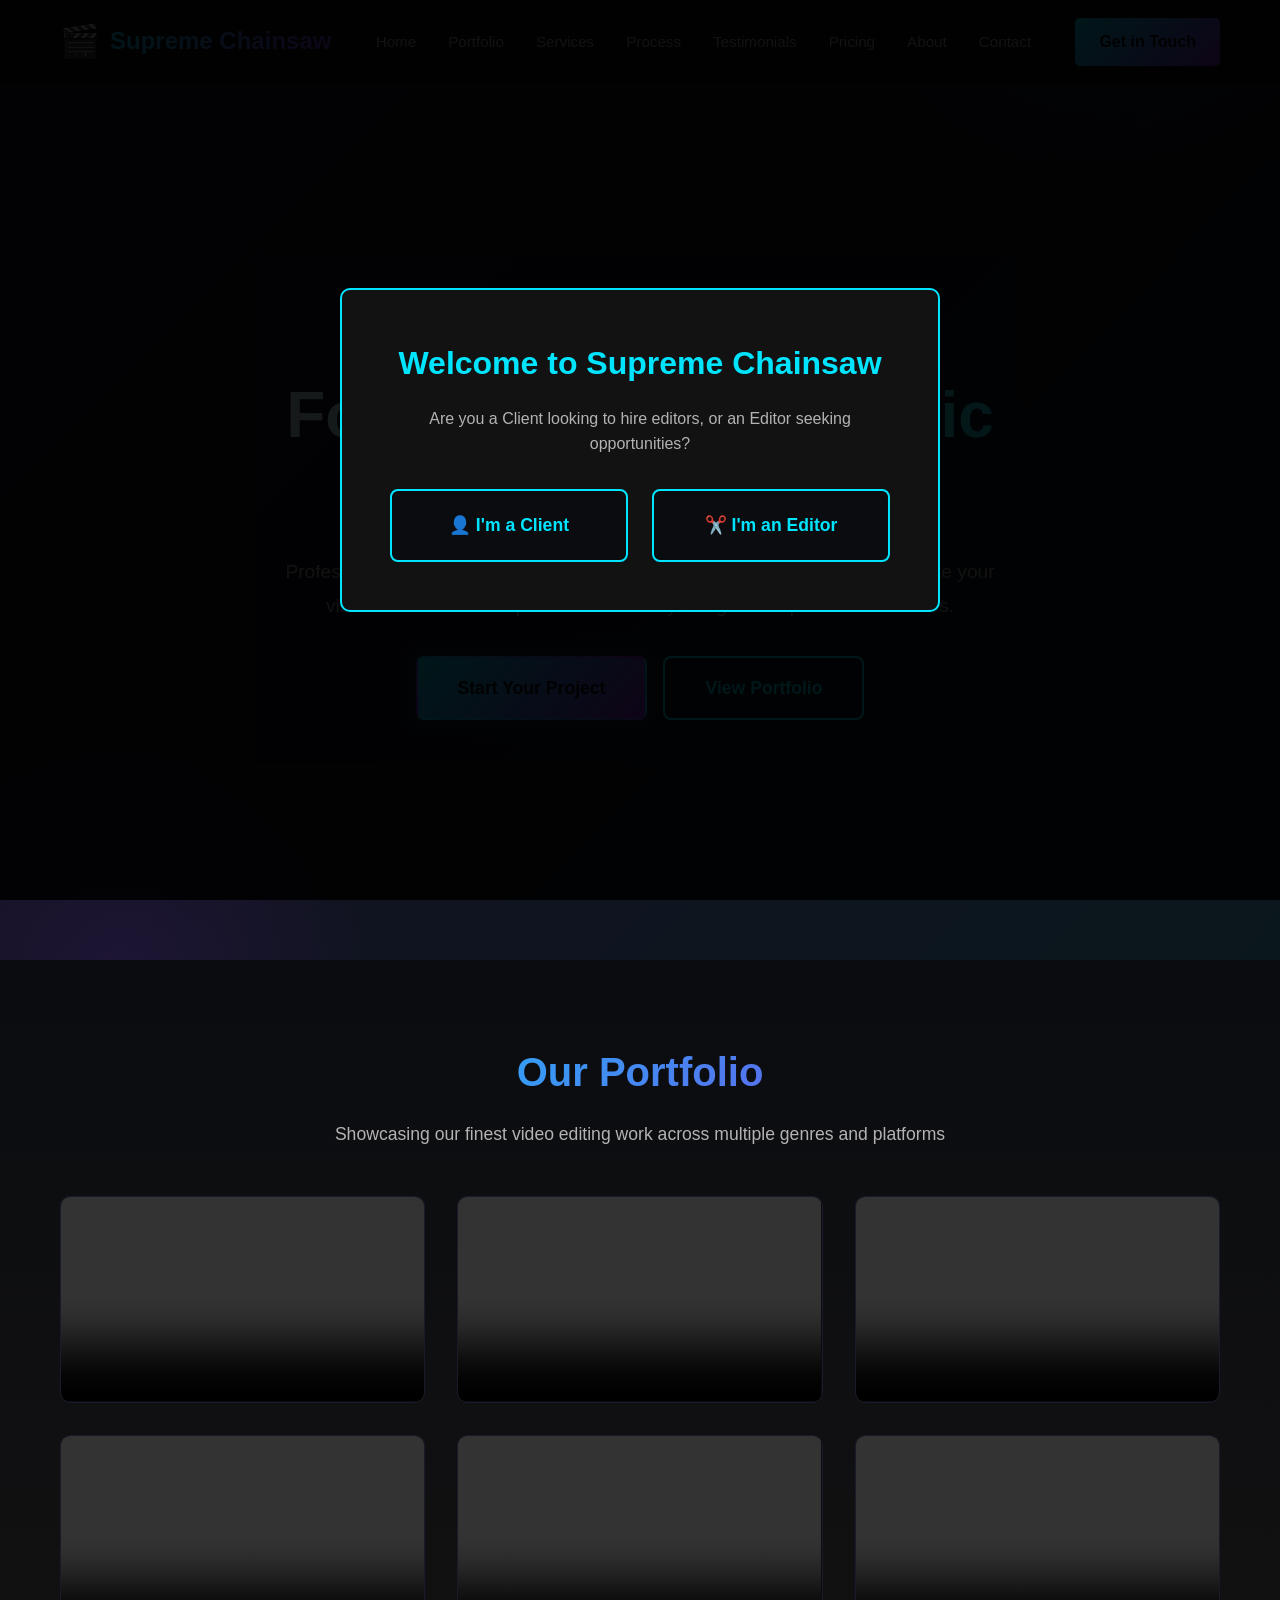
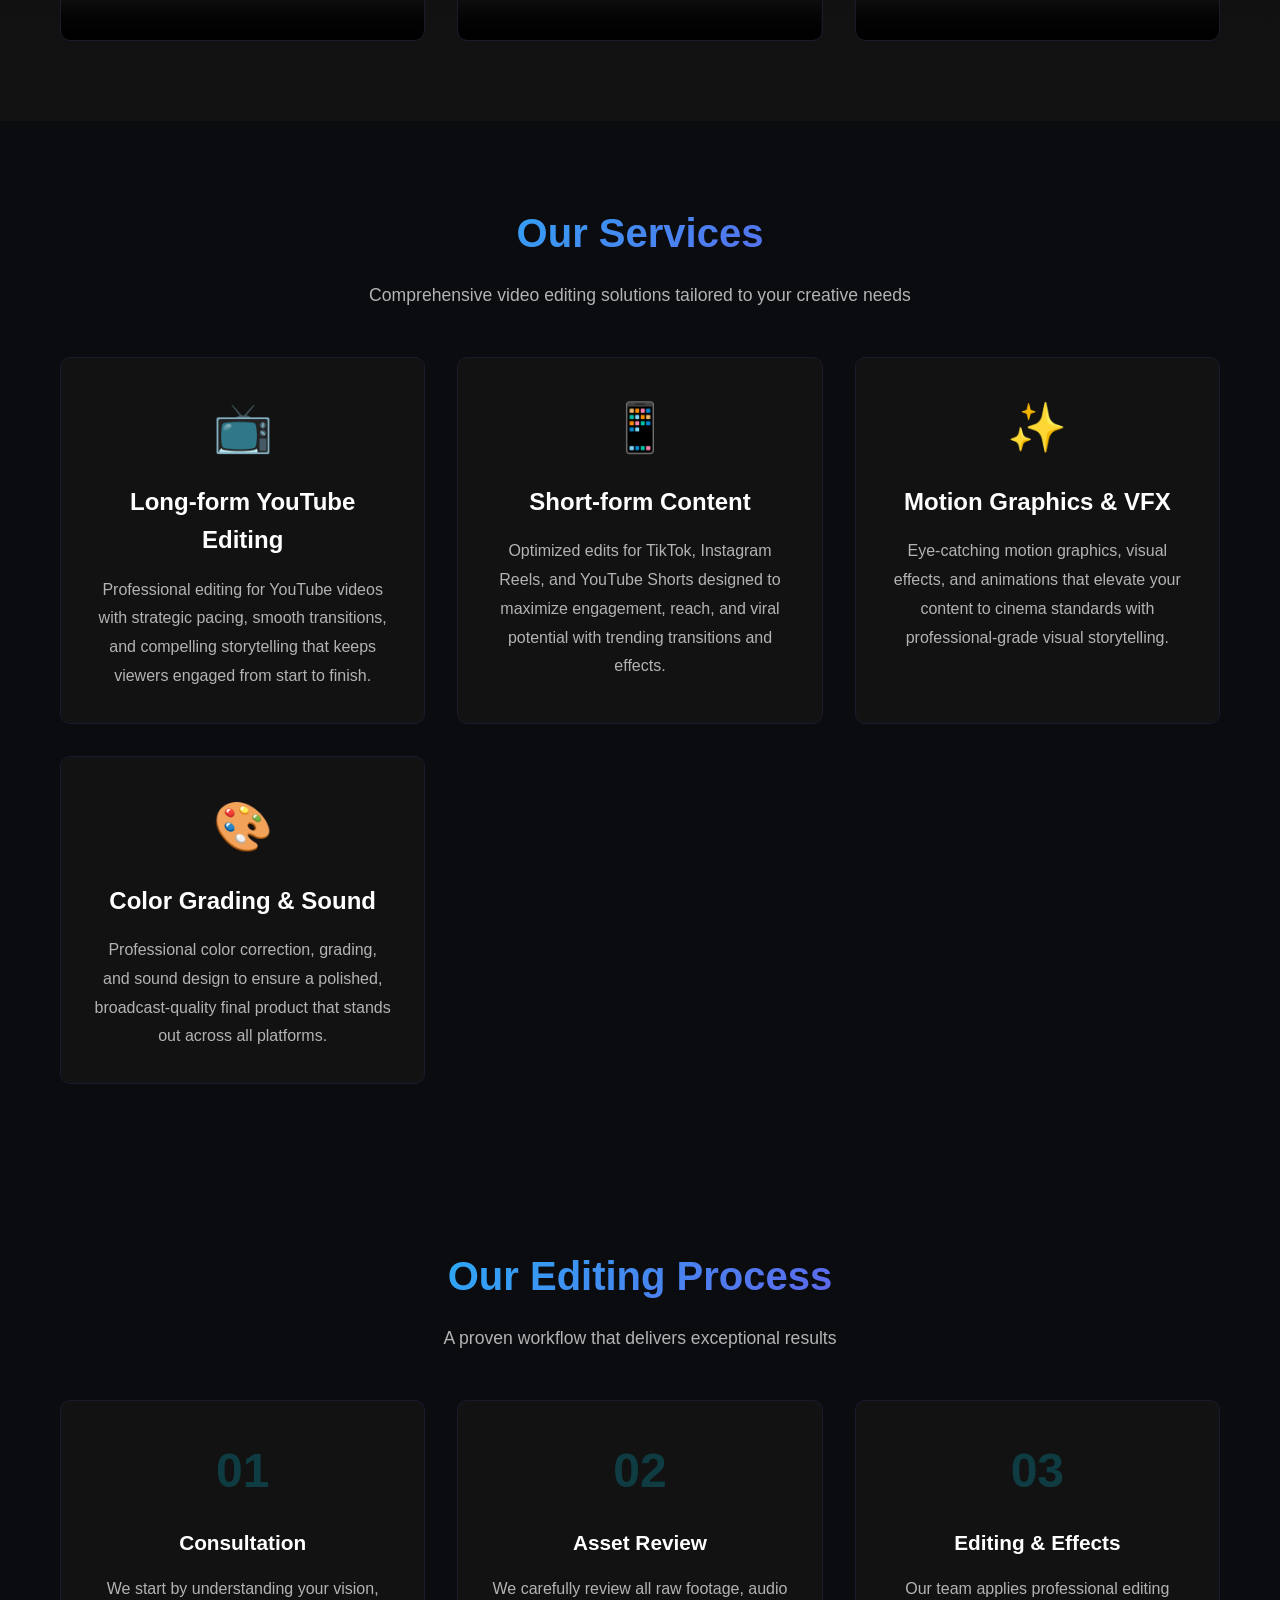
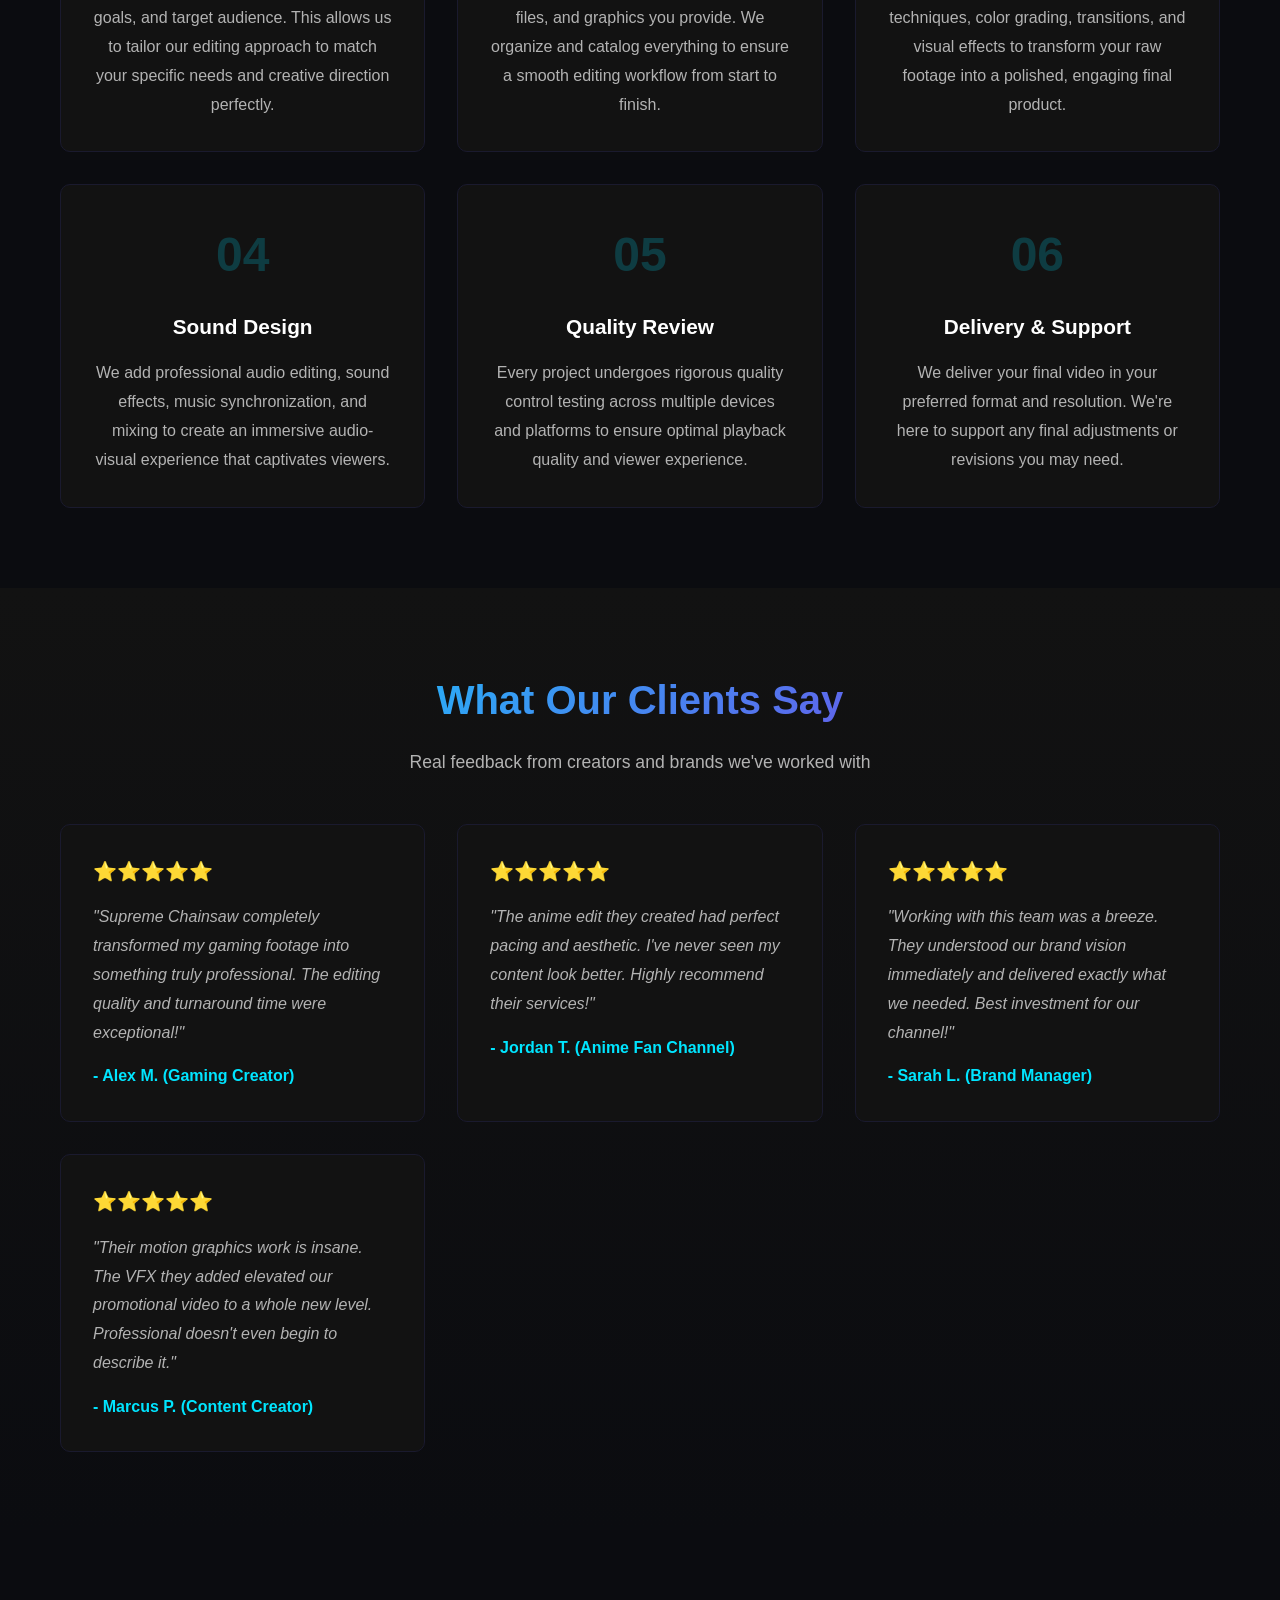
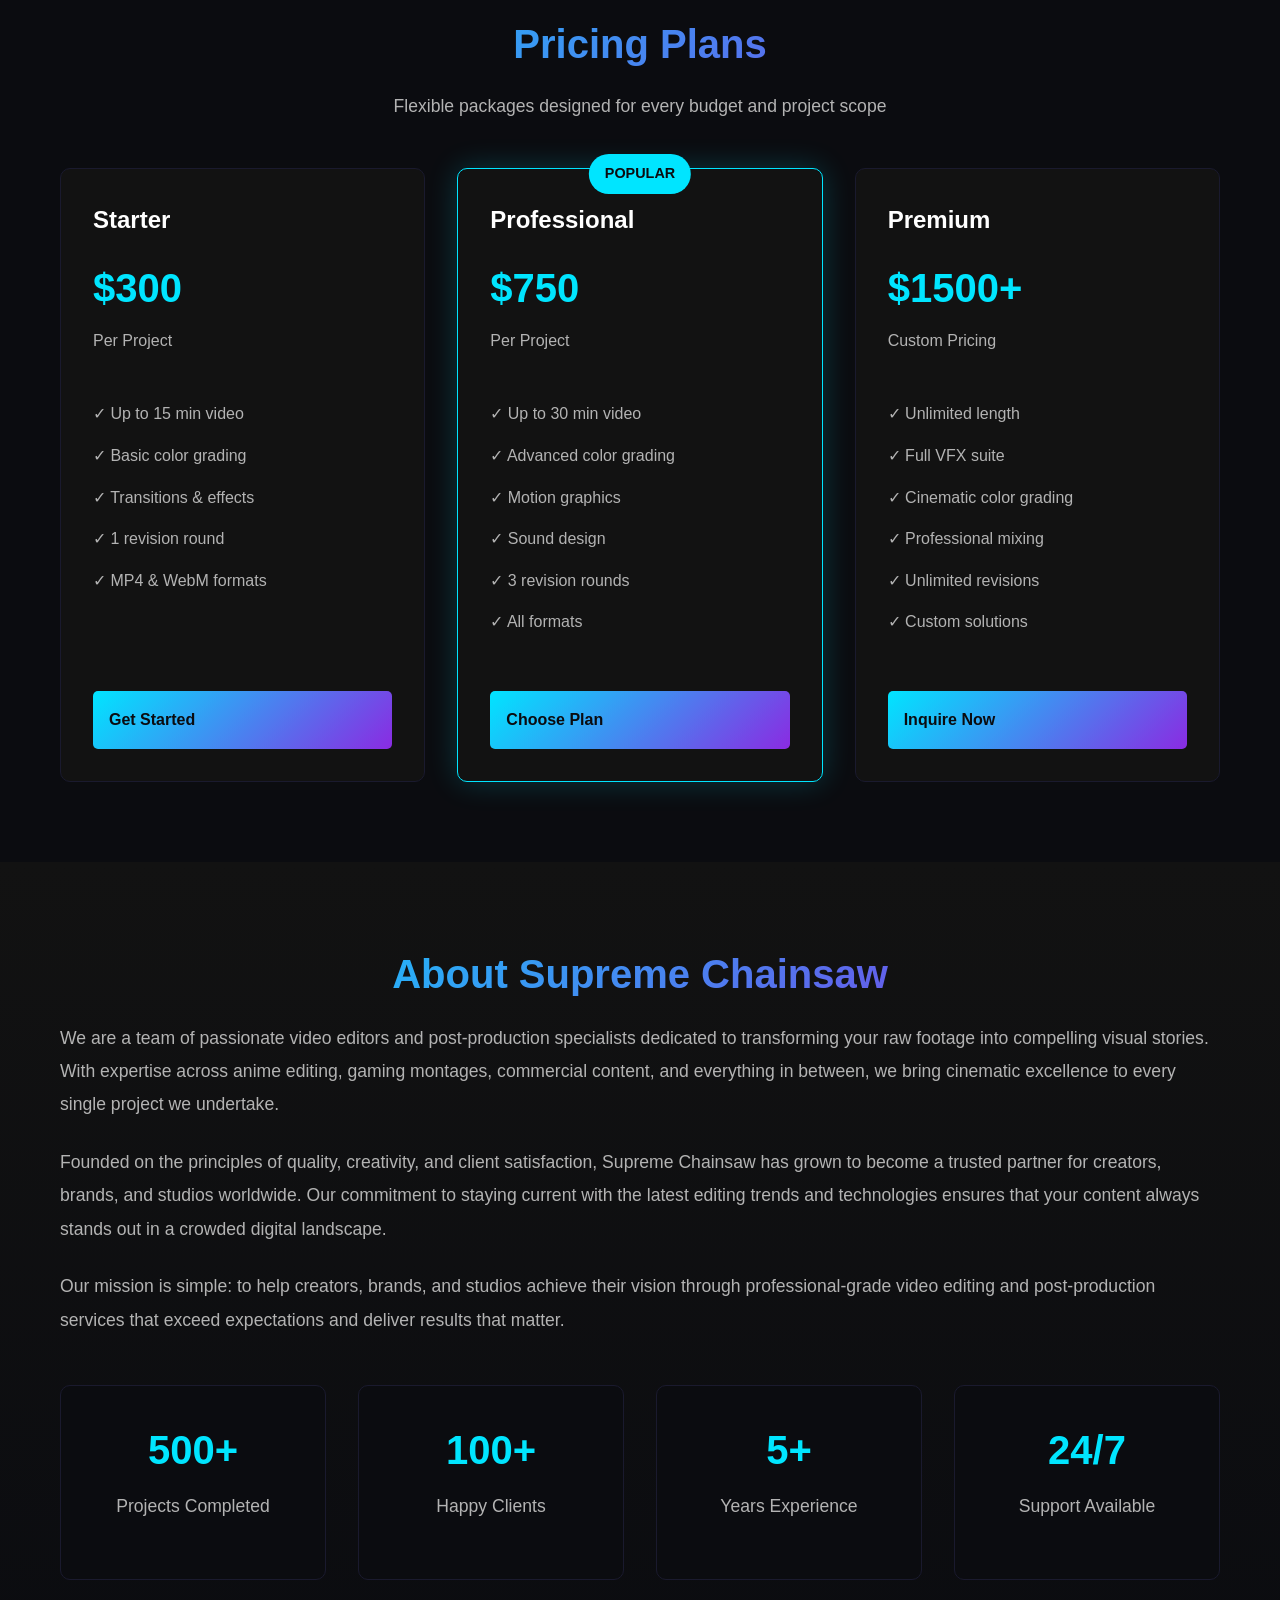
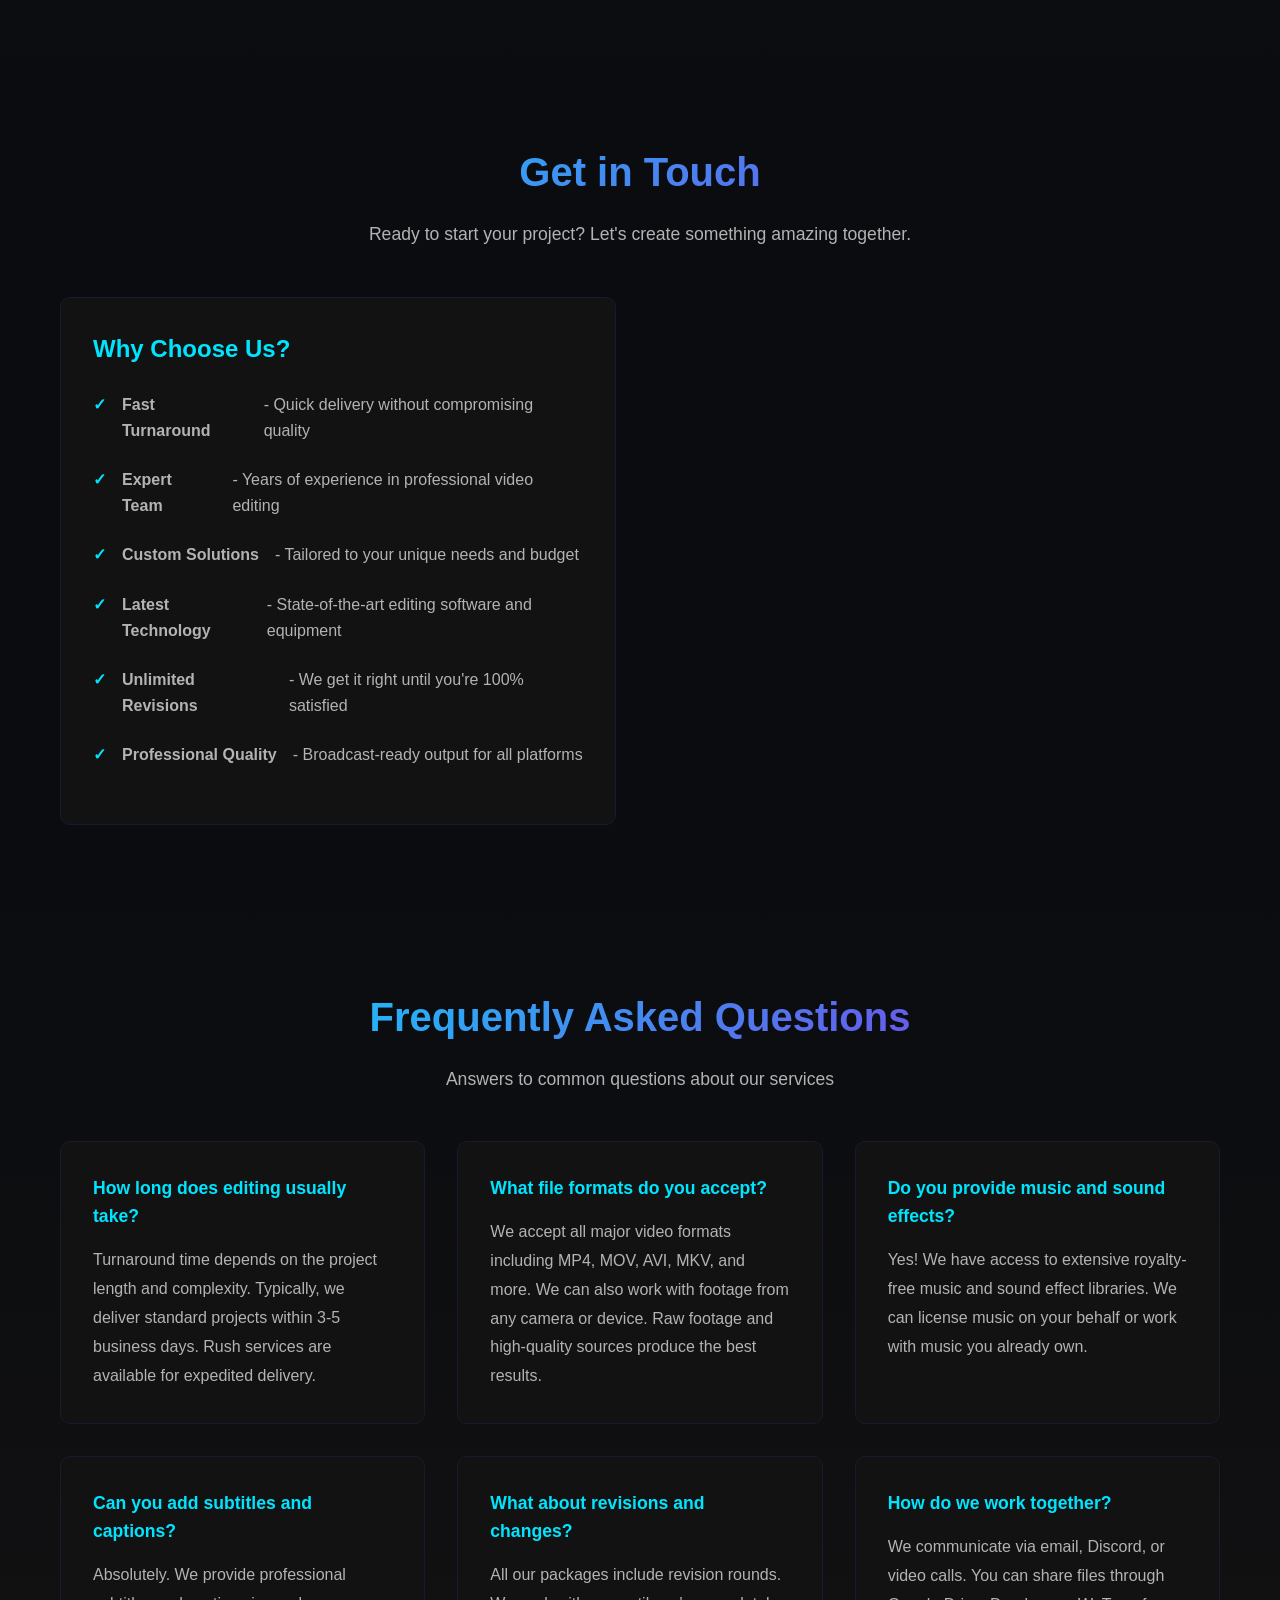
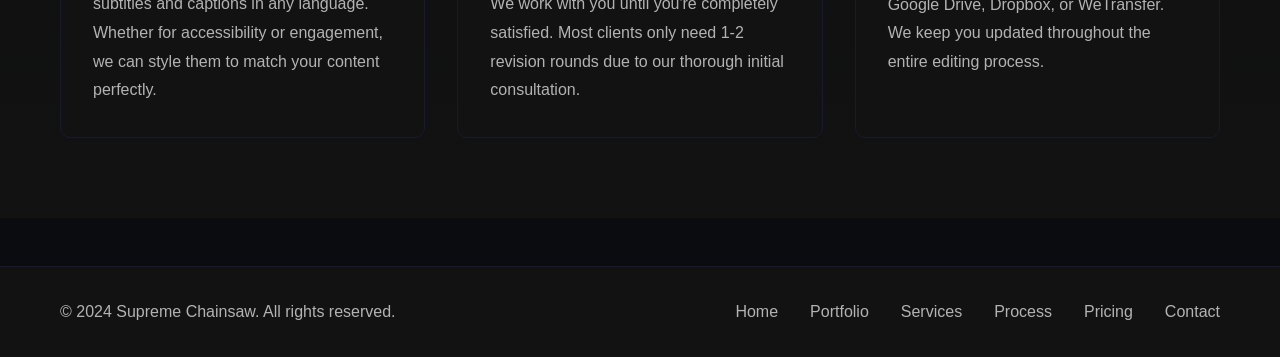
==== commit ce1630cd: "Complete redesign - Add role selection modal, dual contact forms for Clients and Editors, local vide" ====
--- a/index.html
+++ b/index.html
@@ -7,6 +7,18 @@
     <link rel="stylesheet" href="styles.css">
 </head>
 <body>
+    <!-- Role Selection Modal -->
+    <div id="roleModal" class="modal show">
+        <div class="modal-content">
+            <h2>Welcome to Supreme Chainsaw</h2>
+            <p>Are you a Client looking to hire editors, or an Editor seeking opportunities?</p>
+            <div class="role-buttons">
+                <button class="role-btn" onclick="setRole('client')">👤 I'm a Client</button>
+                <button class="role-btn" onclick="setRole('editor')">✂️ I'm an Editor</button>
+            </div>
+        </div>
+    </div>
+
     <!-- Navigation Bar -->
     <nav class="navbar">
         <div class="nav-container">
@@ -38,7 +50,10 @@
         <div class="hero-content">
             <h1 class="hero-title">Transforming Raw Footage into Cinematic Stories</h1>
             <p class="hero-subtitle">Professional video editing for anime, gaming, and commercial content. Elevate your visuals with cinematic precision and storytelling that captivates audiences.</p>
-            <a href="#contact" class="hero-btn">Start Your Project</a>
+            <div class="hero-buttons">
+                <a href="#contact" class="hero-btn">Start Your Project</a>
+                <a href="#portfolio" class="hero-btn-secondary">View Portfolio</a>
+            </div>
         </div>
         <div class="hero-background"></div>
     </section>
@@ -52,57 +67,75 @@
                 <!-- Video 1 -->
                 <div class="portfolio-card">
                     <div class="video-container">
-                        <iframe src="https://drive.google.com/file/d/1V5IKXDcY2rtLjKMuX2F72foCGFkq0tD9/preview" frameborder="0" allow="autoplay" allowfullscreen></iframe>
+                        <video controls>
+                            <source src="$20vs$200 - Ashutosh Sharma (1).mp4" type="video/mp4">
+                            Your browser does not support the video tag.
+                        </video>
                     </div>
                     <div class="portfolio-overlay">
-                        <span class="portfolio-tag">Anime Edit</span>
+                        <span class="portfolio-tag">Content Edit</span>
                     </div>
                 </div>
 
                 <!-- Video 2 -->
                 <div class="portfolio-card">
                     <div class="video-container">
-                        <iframe src="https://drive.google.com/file/d/13eKG_f6e-HXJkwnPjJJCrOP2taF83oT8/preview" frameborder="0" allow="autoplay" allowfullscreen></iframe>
+                        <video controls>
+                            <source src="sample 3 (1).mp4" type="video/mp4">
+                            Your browser does not support the video tag.
+                        </video>
                     </div>
                     <div class="portfolio-overlay">
-                        <span class="portfolio-tag">Gaming Showcase</span>
-                    </div>
-                </div>
-
-                <!-- Video 3 -->
+                        <span class="portfolio-tag">Professional Edit</span>
+                    </div>
+                </div>
+
+                <!-- Video 3 - Placeholder -->
                 <div class="portfolio-card">
                     <div class="video-container">
-                        <iframe src="https://drive.google.com/file/d/1YdHnQODpO-LuDtakhyX-2SdhcYG2d1j7/preview" frameborder="0" allow="autoplay" allowfullscreen></iframe>
+                        <video controls>
+                            <source src="sample 3 (1).mp4" type="video/mp4">
+                            Your browser does not support the video tag.
+                        </video>
                     </div>
                     <div class="portfolio-overlay">
                         <span class="portfolio-tag">Motion Graphics</span>
                     </div>
                 </div>
 
-                <!-- Video 4 -->
+                <!-- Video 4 - Placeholder -->
                 <div class="portfolio-card">
                     <div class="video-container">
-                        <iframe src="https://drive.google.com/file/d/1ntwWktKUb4_PJusTxA7Uwc0GDp00vkzZ/preview" frameborder="0" allow="autoplay" allowfullscreen></iframe>
+                        <video controls>
+                            <source src="$20vs$200 - Ashutosh Sharma (1).mp4" type="video/mp4">
+                            Your browser does not support the video tag.
+                        </video>
                     </div>
                     <div class="portfolio-overlay">
                         <span class="portfolio-tag">Promotional Video</span>
                     </div>
                 </div>
 
-                <!-- Video 5 -->
+                <!-- Video 5 - Placeholder -->
                 <div class="portfolio-card">
                     <div class="video-container">
-                        <iframe src="https://drive.google.com/file/d/11k6KNyMdWhZDJUVJnIWzUBxwCnDU18-9/preview" frameborder="0" allow="autoplay" allowfullscreen></iframe>
+                        <video controls>
+                            <source src="sample 3 (1).mp4" type="video/mp4">
+                            Your browser does not support the video tag.
+                        </video>
                     </div>
                     <div class="portfolio-overlay">
                         <span class="portfolio-tag">Short-form Content</span>
                     </div>
                 </div>
 
-                <!-- Video 6 -->
+                <!-- Video 6 - Placeholder -->
                 <div class="portfolio-card">
                     <div class="video-container">
-                        <iframe src="https://drive.google.com/file/d/1d5d6Zo_of7RjDFx-_GGf00JJ3JytZkZ0/preview" frameborder="0" allow="autoplay" allowfullscreen></iframe>
+                        <video controls>
+                            <source src="$20vs$200 - Ashutosh Sharma (1).mp4" type="video/mp4">
+                            Your browser does not support the video tag.
+                        </video>
                     </div>
                     <div class="portfolio-overlay">
                         <span class="portfolio-tag">Color Grading</span>
@@ -300,9 +333,10 @@
             <h2 class="section-title">Get in Touch</h2>
             <p class="section-subtitle">Ready to start your project? Let's create something amazing together.</p>
             <div class="contact-wrapper">
-                <!-- Contact Form -->
-                <div class="contact-form-container">
-                    <form id="contactForm" class="contact-form">
+                <!-- Client Contact Form -->
+                <div id="clientForm" class="contact-form-container" style="display: none;">
+                    <h3 style="color: var(--accent-cyan); margin-bottom: 1.5rem;">💼 For Clients</h3>
+                    <form id="contactFormClient" class="contact-form">
                         <div class="form-group">
                             <label for="name">Name</label>
                             <input type="text" id="name" name="name" required>
@@ -321,6 +355,7 @@
                                 <option value="color-grading">Color Grading & Sound Design</option>
                                 <option value="anime">Anime Editing</option>
                                 <option value="gaming">Gaming Montages</option>
+                                <option value="commercial">Commercial/Promotional</option>
                                 <option value="other">Other</option>
                             </select>
                         </div>
@@ -341,9 +376,65 @@
                         <button type="submit" class="submit-btn">Send Message</button>
                         <p class="form-message" id="formMessage"></p>
                     </form>
-                </div>
-
-                <!-- Contact Quick Links -->
+                    <button class="hero-btn-secondary" onclick="changeRole()" style="width: 100%; margin-top: 1rem;">Switch to Editor Form</button>
+                </div>
+
+                <!-- Editor Contact Form -->
+                <div id="editorForm" class="contact-form-container" style="display: none;">
+                    <h3 style="color: var(--accent-cyan); margin-bottom: 1.5rem;">✂️ For Editors</h3>
+                    <form id="contactFormEditor" class="contact-form">
+                        <div class="form-group">
+                            <label for="editorName">Full Name</label>
+                            <input type="text" id="editorName" name="name" required>
+                        </div>
+                        <div class="form-group">
+                            <label for="editorEmail">Email Address</label>
+                            <input type="email" id="editorEmail" name="email" required>
+                        </div>
+                        <div class="form-group">
+                            <label for="experience">Years of Experience</label>
+                            <select id="experience" name="experience" required>
+                                <option value="">Select experience level</option>
+                                <option value="0-1">0-1 years</option>
+                                <option value="1-3">1-3 years</option>
+                                <option value="3-5">3-5 years</option>
+                                <option value="5+">5+ years</option>
+                            </select>
+                        </div>
+                        <div class="form-group">
+                            <label for="expertise">Areas of Expertise</label>
+                            <select id="expertise" name="expertise" required>
+                                <option value="">Select your specialty</option>
+                                <option value="anime">Anime Editing</option>
+                                <option value="gaming">Gaming Montages</option>
+                                <option value="motion">Motion Graphics & VFX</option>
+                                <option value="color">Color Grading</option>
+                                <option value="sound">Sound Design</option>
+                                <option value="youtube">YouTube Content</option>
+                                <option value="short-form">Short-form (Reels/Shorts)</option>
+                                <option value="commercial">Commercial/Promotional</option>
+                                <option value="other">Other/Multiple</option>
+                            </select>
+                        </div>
+                        <div class="form-group">
+                            <label for="software">Editing Software Proficiency</label>
+                            <input type="text" id="software" name="software" placeholder="e.g., Adobe Premiere, DaVinci Resolve, Final Cut Pro" required>
+                        </div>
+                        <div class="form-group">
+                            <label for="editorMessage">Tell us about yourself and why you'd like to join our team</label>
+                            <textarea id="editorMessage" name="message" rows="5" placeholder="Share your experience, portfolio link, and what excites you about video editing..." required></textarea>
+                        </div>
+                        <div class="form-group">
+                            <label for="portfolio">Portfolio / Reel Link (Optional)</label>
+                            <input type="url" id="portfolio" name="portfolio" placeholder="https://your-portfolio.com">
+                        </div>
+                        <button type="submit" class="submit-btn">Submit Application</button>
+                        <p class="form-message" id="formMessageEditor"></p>
+                    </form>
+                    <button class="hero-btn-secondary" onclick="changeRole()" style="width: 100%; margin-top: 1rem;">Switch to Client Form</button>
+                </div>
+
+                <!-- Benefits Section -->
                 <div class="contact-quick">
                     <h3>Why Choose Us?</h3>
                     <ul class="benefits-list">
--- a/styles.css
+++ b/styles.css
@@ -54,6 +54,7 @@
     border-bottom: 1px solid var(--border-color);
     z-index: 1000;
     padding: 1rem 0;
+    overflow-y: auto;
 }
 
 .nav-container {
@@ -99,6 +100,7 @@
     transition: var(--transition);
     font-weight: 500;
     position: relative;
+    font-size: 0.95rem;
 }
 
 .nav-link:hover {
@@ -230,24 +232,46 @@
     line-height: 1.8;
 }
 
-.hero-btn {
+.hero-buttons {
+    display: flex;
+    gap: 1rem;
+    justify-content: center;
+    flex-wrap: wrap;
+}
+
+.hero-btn, .hero-btn-secondary {
     display: inline-block;
     padding: 1rem 2.5rem;
-    background: linear-gradient(135deg, var(--accent-cyan), var(--accent-purple));
-    color: var(--primary-dark);
-    text-decoration: none;
     border-radius: 8px;
     font-weight: bold;
     font-size: 1.1rem;
     transition: var(--transition);
+    text-decoration: none;
+    cursor: pointer;
     border: 2px solid transparent;
-    cursor: pointer;
+}
+
+.hero-btn {
+    background: linear-gradient(135deg, var(--accent-cyan), var(--accent-purple));
+    color: var(--primary-dark);
     box-shadow: 0 0 20px rgba(0, 229, 255, 0.3);
 }
 
 .hero-btn:hover {
     transform: translateY(-5px);
     box-shadow: 0 15px 40px rgba(0, 229, 255, 0.5);
+}
+
+.hero-btn-secondary {
+    background: transparent;
+    color: var(--accent-cyan);
+    border: 2px solid var(--accent-cyan);
+}
+
+.hero-btn-secondary:hover {
+    background: var(--accent-cyan);
+    color: var(--primary-dark);
+    transform: translateY(-5px);
 }
 
 /* ================================================
@@ -310,7 +334,7 @@
     background: var(--primary-dark);
 }
 
-.video-container iframe {
+.video-container video {
     position: absolute;
     top: 0;
     left: 0;
@@ -410,6 +434,202 @@
 .service-card p {
     color: var(--text-gray);
     line-height: 1.8;
+}
+
+/* ================================================
+   PROCESS SECTION
+   ================================================ */
+
+.process {
+    padding: 5rem 0;
+    background: var(--primary-dark);
+}
+
+.process-grid {
+    display: grid;
+    grid-template-columns: repeat(auto-fit, minmax(280px, 1fr));
+    gap: 2rem;
+    margin-top: 3rem;
+}
+
+.process-card {
+    background: var(--secondary-dark);
+    padding: 2rem;
+    border-radius: 10px;
+    border: 1px solid var(--border-color);
+    position: relative;
+    text-align: center;
+    transition: var(--transition);
+}
+
+.process-card:hover {
+    border-color: var(--accent-cyan);
+    box-shadow: 0 20px 40px rgba(0, 229, 255, 0.15);
+}
+
+.process-number {
+    font-size: 3rem;
+    font-weight: 800;
+    color: var(--accent-cyan);
+    margin-bottom: 1rem;
+    opacity: 0.2;
+}
+
+.process-card h3 {
+    font-size: 1.3rem;
+    margin-bottom: 1rem;
+    color: var(--text-white);
+}
+
+.process-card p {
+    color: var(--text-gray);
+    line-height: 1.8;
+}
+
+/* ================================================
+   TESTIMONIALS SECTION
+   ================================================ */
+
+.testimonials {
+    padding: 5rem 0;
+    background: linear-gradient(to bottom, var(--secondary-dark), var(--primary-dark));
+}
+
+.testimonials-grid {
+    display: grid;
+    grid-template-columns: repeat(auto-fit, minmax(280px, 1fr));
+    gap: 2rem;
+    margin-top: 3rem;
+}
+
+.testimonial-card {
+    background: var(--secondary-dark);
+    padding: 2rem;
+    border-radius: 10px;
+    border: 1px solid var(--border-color);
+    transition: var(--transition);
+}
+
+.testimonial-card:hover {
+    border-color: var(--accent-cyan);
+    transform: translateY(-5px);
+}
+
+.testimonial-stars {
+    font-size: 1.2rem;
+    margin-bottom: 1rem;
+}
+
+.testimonial-text {
+    color: var(--text-gray);
+    line-height: 1.8;
+    margin-bottom: 1rem;
+    font-style: italic;
+}
+
+.testimonial-author {
+    color: var(--accent-cyan);
+    font-weight: 600;
+}
+
+/* ================================================
+   PRICING SECTION
+   ================================================ */
+
+.pricing {
+    padding: 5rem 0;
+    background: var(--primary-dark);
+}
+
+.pricing-grid {
+    display: grid;
+    grid-template-columns: repeat(auto-fit, minmax(300px, 1fr));
+    gap: 2rem;
+    margin-top: 3rem;
+}
+
+.pricing-card {
+    background: var(--secondary-dark);
+    padding: 2rem;
+    border-radius: 10px;
+    border: 1px solid var(--border-color);
+    position: relative;
+    transition: var(--transition);
+    display: flex;
+    flex-direction: column;
+}
+
+.pricing-card:hover {
+    border-color: var(--accent-cyan);
+    box-shadow: 0 20px 40px rgba(0, 229, 255, 0.2);
+}
+
+.pricing-card.featured {
+    border-color: var(--accent-cyan);
+    box-shadow: 0 0 30px rgba(0, 229, 255, 0.2);
+    transform: scale(1.05);
+}
+
+.featured-badge {
+    position: absolute;
+    top: -15px;
+    left: 50%;
+    transform: translateX(-50%);
+    background: var(--accent-cyan);
+    color: var(--primary-dark);
+    padding: 0.5rem 1rem;
+    border-radius: 20px;
+    font-weight: bold;
+    font-size: 0.9rem;
+}
+
+.pricing-card h3 {
+    font-size: 1.5rem;
+    color: var(--text-white);
+    margin-bottom: 1rem;
+}
+
+.price {
+    font-size: 2.5rem;
+    color: var(--accent-cyan);
+    font-weight: 800;
+    margin-bottom: 0.5rem;
+}
+
+.price-subtitle {
+    color: var(--text-gray);
+    margin-bottom: 1.5rem;
+}
+
+.price-features {
+    list-style: none;
+    margin: 1.5rem 0;
+    flex-grow: 1;
+}
+
+.price-features li {
+    color: var(--text-gray);
+    margin-bottom: 1rem;
+    text-align: left;
+}
+
+.price-btn {
+    background: linear-gradient(135deg, var(--accent-cyan), var(--accent-purple));
+    color: var(--primary-dark);
+    padding: 1rem;
+    border: none;
+    border-radius: 5px;
+    font-weight: bold;
+    cursor: pointer;
+    text-decoration: none;
+    display: inline-block;
+    transition: var(--transition);
+    margin-top: 1rem;
+}
+
+.price-btn:hover {
+    transform: translateY(-3px);
+    box-shadow: 0 10px 25px rgba(0, 229, 255, 0.3);
 }
 
 /* ================================================
@@ -564,46 +784,69 @@
     border: 1px solid #ff6b6b;
 }
 
-.contact-info {
+.contact-quick {
     background: var(--secondary-dark);
     padding: 2rem;
     border-radius: 10px;
     border: 1px solid var(--border-color);
 }
 
-.contact-info h3 {
+.contact-quick h3 {
     font-size: 1.5rem;
-    margin-bottom: 2rem;
-    color: var(--accent-cyan);
-}
-
-.contact-item {
-    display: flex;
-    gap: 1.5rem;
-    margin-bottom: 2rem;
-    align-items: flex-start;
-}
-
-.contact-icon {
-    font-size: 2rem;
+    margin-bottom: 1.5rem;
+    color: var(--accent-cyan);
+}
+
+.benefits-list {
+    list-style: none;
+}
+
+.benefits-list li {
+    color: var(--text-gray);
+    margin-bottom: 1.5rem;
+    line-height: 1.6;
+    display: flex;
+    gap: 1rem;
+}
+
+.checkmark {
+    color: var(--accent-cyan);
+    font-weight: bold;
     flex-shrink: 0;
 }
 
-.contact-label {
-    color: var(--text-white);
-    font-weight: 600;
-    margin-bottom: 0.3rem;
-    font-size: 0.95rem;
-}
-
-.contact-info a {
-    color: var(--accent-cyan);
-    text-decoration: none;
-    transition: var(--transition);
-}
-
-.contact-info a:hover {
-    text-decoration: underline;
+/* ================================================
+   FAQ SECTION
+   ================================================ */
+
+.faq {
+    padding: 5rem 0;
+    background: linear-gradient(to bottom, var(--primary-dark), var(--secondary-dark));
+}
+
+.faq-grid {
+    display: grid;
+    grid-template-columns: repeat(auto-fit, minmax(300px, 1fr));
+    gap: 2rem;
+    margin-top: 3rem;
+}
+
+.faq-item {
+    background: var(--secondary-dark);
+    padding: 2rem;
+    border-radius: 10px;
+    border: 1px solid var(--border-color);
+}
+
+.faq-item h3 {
+    color: var(--accent-cyan);
+    margin-bottom: 1rem;
+    font-size: 1.1rem;
+}
+
+.faq-item p {
+    color: var(--text-gray);
+    line-height: 1.8;
 }
 
 /* ================================================
@@ -647,30 +890,82 @@
     color: var(--accent-cyan);
 }
 
-.social-links {
+/* ================================================
+   ROLE SELECTION MODAL
+   ================================================ */
+
+.modal {
+    display: none;
+    position: fixed;
+    z-index: 2000;
+    left: 0;
+    top: 0;
+    width: 100%;
+    height: 100%;
+    background: rgba(0, 0, 0, 0.9);
+    justify-content: center;
+    align-items: center;
+}
+
+.modal.show {
+    display: flex;
+}
+
+.modal-content {
+    background: var(--secondary-dark);
+    padding: 3rem;
+    border-radius: 10px;
+    border: 2px solid var(--accent-cyan);
+    text-align: center;
+    max-width: 600px;
+    animation: slideIn 0.3s ease;
+}
+
+@keyframes slideIn {
+    from {
+        opacity: 0;
+        transform: translateY(-50px);
+    }
+    to {
+        opacity: 1;
+        transform: translateY(0);
+    }
+}
+
+.modal-content h2 {
+    font-size: 2rem;
+    margin-bottom: 1rem;
+    color: var(--accent-cyan);
+}
+
+.modal-content p {
+    color: var(--text-gray);
+    margin-bottom: 2rem;
+}
+
+.role-buttons {
     display: flex;
     gap: 1.5rem;
-}
-
-.social-link {
-    display: inline-flex;
-    align-items: center;
     justify-content: center;
-    width: 40px;
-    height: 40px;
+}
+
+.role-btn {
+    flex: 1;
+    padding: 1.5rem;
     background: var(--primary-dark);
-    border: 1px solid var(--border-color);
-    border-radius: 50%;
-    color: var(--accent-cyan);
-    text-decoration: none;
-    transition: var(--transition);
+    border: 2px solid var(--accent-cyan);
+    color: var(--accent-cyan);
     font-weight: bold;
-}
-
-.social-link:hover {
+    font-size: 1.1rem;
+    border-radius: 8px;
+    cursor: pointer;
+    transition: var(--transition);
+}
+
+.role-btn:hover {
     background: var(--accent-cyan);
     color: var(--primary-dark);
-    transform: translateY(-5px);
+    transform: translateY(-3px);
 }
 
 /* ================================================
@@ -693,6 +988,8 @@
         transition: 0.3s;
         box-shadow: 0 10px 27px rgba(0, 0, 0, 0.05);
         gap: 0;
+        max-height: calc(100vh - 70px);
+        overflow-y: auto;
     }
 
     .nav-menu.active {
@@ -716,12 +1013,20 @@
         font-size: 1rem;
     }
 
+    .hero-buttons {
+        flex-direction: column;
+    }
+
     .portfolio-grid {
         grid-template-columns: 1fr;
     }
 
     .services-grid {
         grid-template-columns: 1fr;
+    }
+
+    .pricing-card.featured {
+        transform: scale(1);
     }
 
     .contact-wrapper {
@@ -737,6 +1042,15 @@
         flex-direction: column;
         gap: 1rem;
     }
+
+    .modal-content {
+        padding: 2rem;
+        margin: 1rem;
+    }
+
+    .role-buttons {
+        flex-direction: column;
+    }
 }
 
 @media (max-width: 480px) {
@@ -753,7 +1067,7 @@
     }
 
     .contact-form,
-    .contact-info {
+    .contact-quick {
         padding: 1.5rem;
     }
 
@@ -763,6 +1077,14 @@
 
     .nav-container {
         padding: 0 15px;
+    }
+
+    .modal-content {
+        padding: 1.5rem;
+    }
+
+    .modal-content h2 {
+        font-size: 1.5rem;
     }
 }
 
@@ -781,7 +1103,11 @@
     }
 }
 
-.service-card {
+.service-card,
+.process-card,
+.testimonial-card,
+.pricing-card,
+.faq-item {
     animation: fadeIn 0.6s ease-out forwards;
 }
 
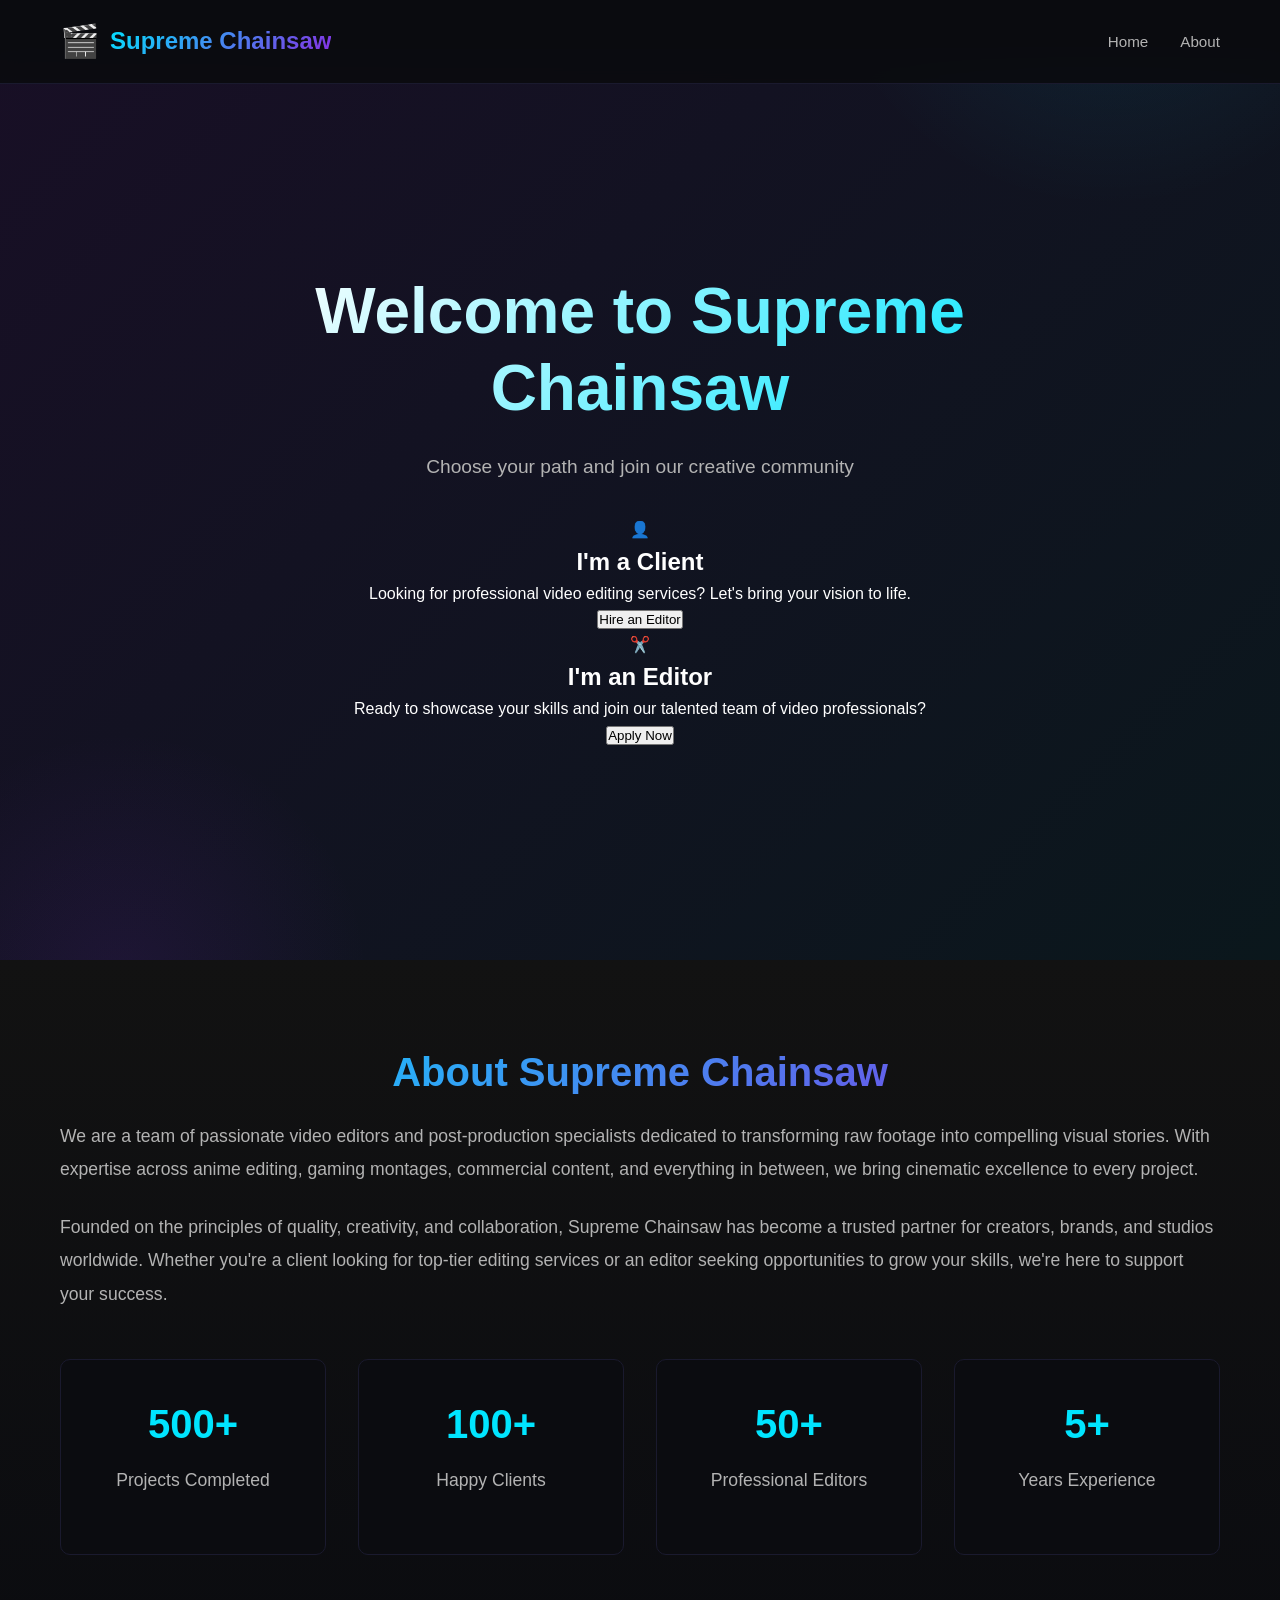
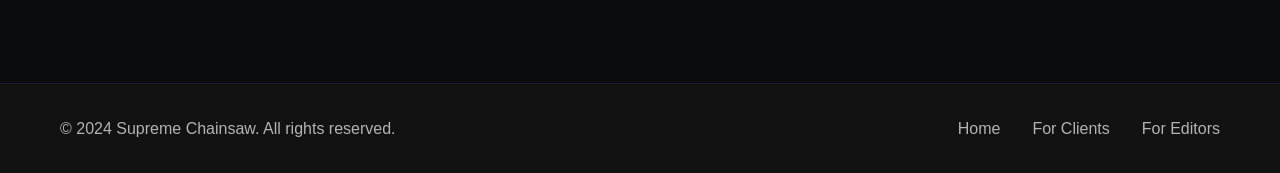
==== commit 0625094c: "Redesign home page - Simple role selection with direct navigation to Client or Editor pages" ====
--- a/index.html
+++ b/index.html
@@ -7,18 +7,6 @@
     <link rel="stylesheet" href="styles.css">
 </head>
 <body>
-    <!-- Role Selection Modal -->
-    <div id="roleModal" class="modal show">
-        <div class="modal-content">
-            <h2>Welcome to Supreme Chainsaw</h2>
-            <p>Are you a Client looking to hire editors, or an Editor seeking opportunities?</p>
-            <div class="role-buttons">
-                <button class="role-btn" onclick="setRole('client')">👤 I'm a Client</button>
-                <button class="role-btn" onclick="setRole('editor')">✂️ I'm an Editor</button>
-            </div>
-        </div>
-    </div>
-
     <!-- Navigation Bar -->
     <nav class="navbar">
         <div class="nav-container">
@@ -27,16 +15,9 @@
                 <span class="logo-text">Supreme Chainsaw</span>
             </div>
             <ul class="nav-menu">
-                <li><a href="#home" class="nav-link">Home</a></li>
-                <li><a href="#portfolio" class="nav-link">Portfolio</a></li>
-                <li><a href="#services" class="nav-link">Services</a></li>
-                <li><a href="#process" class="nav-link">Process</a></li>
-                <li><a href="#testimonials" class="nav-link">Testimonials</a></li>
-                <li><a href="#pricing" class="nav-link">Pricing</a></li>
+                <li><a href="index.html" class="nav-link">Home</a></li>
                 <li><a href="#about" class="nav-link">About</a></li>
-                <li><a href="#contact" class="nav-link">Contact</a></li>
             </ul>
-            <a href="#contact" class="cta-button">Get in Touch</a>
             <div class="hamburger">
                 <span></span>
                 <span></span>
@@ -45,256 +26,29 @@
         </div>
     </nav>
 
-    <!-- Hero Section -->
+    <!-- Hero Section - Role Selection -->
     <section id="home" class="hero">
         <div class="hero-content">
-            <h1 class="hero-title">Transforming Raw Footage into Cinematic Stories</h1>
-            <p class="hero-subtitle">Professional video editing for anime, gaming, and commercial content. Elevate your visuals with cinematic precision and storytelling that captivates audiences.</p>
-            <div class="hero-buttons">
-                <a href="#contact" class="hero-btn">Start Your Project</a>
-                <a href="#portfolio" class="hero-btn-secondary">View Portfolio</a>
+            <h1 class="hero-title">Welcome to Supreme Chainsaw</h1>
+            <p class="hero-subtitle">Choose your path and join our creative community</p>
+            
+            <div class="role-selection-container">
+                <div class="role-card" onclick="goToPage('client')">
+                    <div class="role-icon">👤</div>
+                    <h2>I'm a Client</h2>
+                    <p>Looking for professional video editing services? Let's bring your vision to life.</p>
+                    <button class="role-btn-large">Hire an Editor</button>
+                </div>
+
+                <div class="role-card" onclick="goToPage('editor')">
+                    <div class="role-icon">✂️</div>
+                    <h2>I'm an Editor</h2>
+                    <p>Ready to showcase your skills and join our talented team of video professionals?</p>
+                    <button class="role-btn-large">Apply Now</button>
+                </div>
             </div>
         </div>
         <div class="hero-background"></div>
-    </section>
-
-    <!-- Portfolio Section -->
-    <section id="portfolio" class="portfolio">
-        <div class="container">
-            <h2 class="section-title">Our Portfolio</h2>
-            <p class="section-subtitle">Showcasing our finest video editing work across multiple genres and platforms</p>
-            <div class="portfolio-grid">
-                <!-- Video 1 -->
-                <div class="portfolio-card">
-                    <div class="video-container">
-                        <video controls>
-                            <source src="$20vs$200 - Ashutosh Sharma (1).mp4" type="video/mp4">
-                            Your browser does not support the video tag.
-                        </video>
-                    </div>
-                    <div class="portfolio-overlay">
-                        <span class="portfolio-tag">Content Edit</span>
-                    </div>
-                </div>
-
-                <!-- Video 2 -->
-                <div class="portfolio-card">
-                    <div class="video-container">
-                        <video controls>
-                            <source src="sample 3 (1).mp4" type="video/mp4">
-                            Your browser does not support the video tag.
-                        </video>
-                    </div>
-                    <div class="portfolio-overlay">
-                        <span class="portfolio-tag">Professional Edit</span>
-                    </div>
-                </div>
-
-                <!-- Video 3 - Placeholder -->
-                <div class="portfolio-card">
-                    <div class="video-container">
-                        <video controls>
-                            <source src="sample 3 (1).mp4" type="video/mp4">
-                            Your browser does not support the video tag.
-                        </video>
-                    </div>
-                    <div class="portfolio-overlay">
-                        <span class="portfolio-tag">Motion Graphics</span>
-                    </div>
-                </div>
-
-                <!-- Video 4 - Placeholder -->
-                <div class="portfolio-card">
-                    <div class="video-container">
-                        <video controls>
-                            <source src="$20vs$200 - Ashutosh Sharma (1).mp4" type="video/mp4">
-                            Your browser does not support the video tag.
-                        </video>
-                    </div>
-                    <div class="portfolio-overlay">
-                        <span class="portfolio-tag">Promotional Video</span>
-                    </div>
-                </div>
-
-                <!-- Video 5 - Placeholder -->
-                <div class="portfolio-card">
-                    <div class="video-container">
-                        <video controls>
-                            <source src="sample 3 (1).mp4" type="video/mp4">
-                            Your browser does not support the video tag.
-                        </video>
-                    </div>
-                    <div class="portfolio-overlay">
-                        <span class="portfolio-tag">Short-form Content</span>
-                    </div>
-                </div>
-
-                <!-- Video 6 - Placeholder -->
-                <div class="portfolio-card">
-                    <div class="video-container">
-                        <video controls>
-                            <source src="$20vs$200 - Ashutosh Sharma (1).mp4" type="video/mp4">
-                            Your browser does not support the video tag.
-                        </video>
-                    </div>
-                    <div class="portfolio-overlay">
-                        <span class="portfolio-tag">Color Grading</span>
-                    </div>
-                </div>
-            </div>
-        </div>
-    </section>
-
-    <!-- Services Section -->
-    <section id="services" class="services">
-        <div class="container">
-            <h2 class="section-title">Our Services</h2>
-            <p class="section-subtitle">Comprehensive video editing solutions tailored to your creative needs</p>
-            <div class="services-grid">
-                <div class="service-card">
-                    <div class="service-icon">📺</div>
-                    <h3>Long-form YouTube Editing</h3>
-                    <p>Professional editing for YouTube videos with strategic pacing, smooth transitions, and compelling storytelling that keeps viewers engaged from start to finish.</p>
-                </div>
-                <div class="service-card">
-                    <div class="service-icon">📱</div>
-                    <h3>Short-form Content</h3>
-                    <p>Optimized edits for TikTok, Instagram Reels, and YouTube Shorts designed to maximize engagement, reach, and viral potential with trending transitions and effects.</p>
-                </div>
-                <div class="service-card">
-                    <div class="service-icon">✨</div>
-                    <h3>Motion Graphics & VFX</h3>
-                    <p>Eye-catching motion graphics, visual effects, and animations that elevate your content to cinema standards with professional-grade visual storytelling.</p>
-                </div>
-                <div class="service-card">
-                    <div class="service-icon">🎨</div>
-                    <h3>Color Grading & Sound</h3>
-                    <p>Professional color correction, grading, and sound design to ensure a polished, broadcast-quality final product that stands out across all platforms.</p>
-                </div>
-            </div>
-        </div>
-    </section>
-
-    <!-- Process Section -->
-    <section id="process" class="process">
-        <div class="container">
-            <h2 class="section-title">Our Editing Process</h2>
-            <p class="section-subtitle">A proven workflow that delivers exceptional results</p>
-            <div class="process-grid">
-                <div class="process-card">
-                    <div class="process-number">01</div>
-                    <h3>Consultation</h3>
-                    <p>We start by understanding your vision, goals, and target audience. This allows us to tailor our editing approach to match your specific needs and creative direction perfectly.</p>
-                </div>
-                <div class="process-card">
-                    <div class="process-number">02</div>
-                    <h3>Asset Review</h3>
-                    <p>We carefully review all raw footage, audio files, and graphics you provide. We organize and catalog everything to ensure a smooth editing workflow from start to finish.</p>
-                </div>
-                <div class="process-card">
-                    <div class="process-number">03</div>
-                    <h3>Editing & Effects</h3>
-                    <p>Our team applies professional editing techniques, color grading, transitions, and visual effects to transform your raw footage into a polished, engaging final product.</p>
-                </div>
-                <div class="process-card">
-                    <div class="process-number">04</div>
-                    <h3>Sound Design</h3>
-                    <p>We add professional audio editing, sound effects, music synchronization, and mixing to create an immersive audio-visual experience that captivates viewers.</p>
-                </div>
-                <div class="process-card">
-                    <div class="process-number">05</div>
-                    <h3>Quality Review</h3>
-                    <p>Every project undergoes rigorous quality control testing across multiple devices and platforms to ensure optimal playback quality and viewer experience.</p>
-                </div>
-                <div class="process-card">
-                    <div class="process-number">06</div>
-                    <h3>Delivery & Support</h3>
-                    <p>We deliver your final video in your preferred format and resolution. We're here to support any final adjustments or revisions you may need.</p>
-                </div>
-            </div>
-        </div>
-    </section>
-
-    <!-- Testimonials Section -->
-    <section id="testimonials" class="testimonials">
-        <div class="container">
-            <h2 class="section-title">What Our Clients Say</h2>
-            <p class="section-subtitle">Real feedback from creators and brands we've worked with</p>
-            <div class="testimonials-grid">
-                <div class="testimonial-card">
-                    <div class="testimonial-stars">⭐⭐⭐⭐⭐</div>
-                    <p class="testimonial-text">"Supreme Chainsaw completely transformed my gaming footage into something truly professional. The editing quality and turnaround time were exceptional!"</p>
-                    <p class="testimonial-author">- Alex M. (Gaming Creator)</p>
-                </div>
-                <div class="testimonial-card">
-                    <div class="testimonial-stars">⭐⭐⭐⭐⭐</div>
-                    <p class="testimonial-text">"The anime edit they created had perfect pacing and aesthetic. I've never seen my content look better. Highly recommend their services!"</p>
-                    <p class="testimonial-author">- Jordan T. (Anime Fan Channel)</p>
-                </div>
-                <div class="testimonial-card">
-                    <div class="testimonial-stars">⭐⭐⭐⭐⭐</div>
-                    <p class="testimonial-text">"Working with this team was a breeze. They understood our brand vision immediately and delivered exactly what we needed. Best investment for our channel!"</p>
-                    <p class="testimonial-author">- Sarah L. (Brand Manager)</p>
-                </div>
-                <div class="testimonial-card">
-                    <div class="testimonial-stars">⭐⭐⭐⭐⭐</div>
-                    <p class="testimonial-text">"Their motion graphics work is insane. The VFX they added elevated our promotional video to a whole new level. Professional doesn't even begin to describe it."</p>
-                    <p class="testimonial-author">- Marcus P. (Content Creator)</p>
-                </div>
-            </div>
-        </div>
-    </section>
-
-    <!-- Pricing Section -->
-    <section id="pricing" class="pricing">
-        <div class="container">
-            <h2 class="section-title">Pricing Plans</h2>
-            <p class="section-subtitle">Flexible packages designed for every budget and project scope</p>
-            <div class="pricing-grid">
-                <div class="pricing-card">
-                    <h3>Starter</h3>
-                    <div class="price">$300</div>
-                    <p class="price-subtitle">Per Project</p>
-                    <ul class="price-features">
-                        <li>✓ Up to 15 min video</li>
-                        <li>✓ Basic color grading</li>
-                        <li>✓ Transitions & effects</li>
-                        <li>✓ 1 revision round</li>
-                        <li>✓ MP4 & WebM formats</li>
-                    </ul>
-                    <a href="#contact" class="price-btn">Get Started</a>
-                </div>
-                <div class="pricing-card featured">
-                    <div class="featured-badge">POPULAR</div>
-                    <h3>Professional</h3>
-                    <div class="price">$750</div>
-                    <p class="price-subtitle">Per Project</p>
-                    <ul class="price-features">
-                        <li>✓ Up to 30 min video</li>
-                        <li>✓ Advanced color grading</li>
-                        <li>✓ Motion graphics</li>
-                        <li>✓ Sound design</li>
-                        <li>✓ 3 revision rounds</li>
-                        <li>✓ All formats</li>
-                    </ul>
-                    <a href="#contact" class="price-btn">Choose Plan</a>
-                </div>
-                <div class="pricing-card">
-                    <h3>Premium</h3>
-                    <div class="price">$1500+</div>
-                    <p class="price-subtitle">Custom Pricing</p>
-                    <ul class="price-features">
-                        <li>✓ Unlimited length</li>
-                        <li>✓ Full VFX suite</li>
-                        <li>✓ Cinematic color grading</li>
-                        <li>✓ Professional mixing</li>
-                        <li>✓ Unlimited revisions</li>
-                        <li>✓ Custom solutions</li>
-                    </ul>
-                    <a href="#contact" class="price-btn">Inquire Now</a>
-                </div>
-            </div>
-        </div>
     </section>
 
     <!-- About Section -->
@@ -302,9 +56,8 @@
         <div class="container">
             <div class="about-content">
                 <h2 class="section-title">About Supreme Chainsaw</h2>
-                <p>We are a team of passionate video editors and post-production specialists dedicated to transforming your raw footage into compelling visual stories. With expertise across anime editing, gaming montages, commercial content, and everything in between, we bring cinematic excellence to every single project we undertake.</p>
-                <p>Founded on the principles of quality, creativity, and client satisfaction, Supreme Chainsaw has grown to become a trusted partner for creators, brands, and studios worldwide. Our commitment to staying current with the latest editing trends and technologies ensures that your content always stands out in a crowded digital landscape.</p>
-                <p>Our mission is simple: to help creators, brands, and studios achieve their vision through professional-grade video editing and post-production services that exceed expectations and deliver results that matter.</p>
+                <p>We are a team of passionate video editors and post-production specialists dedicated to transforming raw footage into compelling visual stories. With expertise across anime editing, gaming montages, commercial content, and everything in between, we bring cinematic excellence to every project.</p>
+                <p>Founded on the principles of quality, creativity, and collaboration, Supreme Chainsaw has become a trusted partner for creators, brands, and studios worldwide. Whether you're a client looking for top-tier editing services or an editor seeking opportunities to grow your skills, we're here to support your success.</p>
                 <div class="about-stats">
                     <div class="stat">
                         <h3>500+</h3>
@@ -315,170 +68,13 @@
                         <p>Happy Clients</p>
                     </div>
                     <div class="stat">
+                        <h3>50+</h3>
+                        <p>Professional Editors</p>
+                    </div>
+                    <div class="stat">
                         <h3>5+</h3>
                         <p>Years Experience</p>
                     </div>
-                    <div class="stat">
-                        <h3>24/7</h3>
-                        <p>Support Available</p>
-                    </div>
-                </div>
-            </div>
-        </div>
-    </section>
-
-    <!-- Contact Section -->
-    <section id="contact" class="contact">
-        <div class="container">
-            <h2 class="section-title">Get in Touch</h2>
-            <p class="section-subtitle">Ready to start your project? Let's create something amazing together.</p>
-            <div class="contact-wrapper">
-                <!-- Client Contact Form -->
-                <div id="clientForm" class="contact-form-container" style="display: none;">
-                    <h3 style="color: var(--accent-cyan); margin-bottom: 1.5rem;">💼 For Clients</h3>
-                    <form id="contactFormClient" class="contact-form">
-                        <div class="form-group">
-                            <label for="name">Name</label>
-                            <input type="text" id="name" name="name" required>
-                        </div>
-                        <div class="form-group">
-                            <label for="email">Email Address</label>
-                            <input type="email" id="email" name="email" required>
-                        </div>
-                        <div class="form-group">
-                            <label for="projectType">Project Type</label>
-                            <select id="projectType" name="projectType" required>
-                                <option value="">Select project type</option>
-                                <option value="youtube-editing">YouTube Long-form Editing</option>
-                                <option value="shorts">Short-form Content (Reels/TikTok)</option>
-                                <option value="motion-graphics">Motion Graphics & VFX</option>
-                                <option value="color-grading">Color Grading & Sound Design</option>
-                                <option value="anime">Anime Editing</option>
-                                <option value="gaming">Gaming Montages</option>
-                                <option value="commercial">Commercial/Promotional</option>
-                                <option value="other">Other</option>
-                            </select>
-                        </div>
-                        <div class="form-group">
-                            <label for="budget">Budget Range</label>
-                            <select id="budget" name="budget" required>
-                                <option value="">Select budget range</option>
-                                <option value="under-500">Under $500</option>
-                                <option value="500-1000">$500 - $1,000</option>
-                                <option value="1000-2500">$1,000 - $2,500</option>
-                                <option value="2500+">$2,500+</option>
-                            </select>
-                        </div>
-                        <div class="form-group">
-                            <label for="message">Message / Project Brief</label>
-                            <textarea id="message" name="message" rows="5" placeholder="Tell us about your project, your vision, and what you're hoping to achieve..." required></textarea>
-                        </div>
-                        <button type="submit" class="submit-btn">Send Message</button>
-                        <p class="form-message" id="formMessage"></p>
-                    </form>
-                    <button class="hero-btn-secondary" onclick="changeRole()" style="width: 100%; margin-top: 1rem;">Switch to Editor Form</button>
-                </div>
-
-                <!-- Editor Contact Form -->
-                <div id="editorForm" class="contact-form-container" style="display: none;">
-                    <h3 style="color: var(--accent-cyan); margin-bottom: 1.5rem;">✂️ For Editors</h3>
-                    <form id="contactFormEditor" class="contact-form">
-                        <div class="form-group">
-                            <label for="editorName">Full Name</label>
-                            <input type="text" id="editorName" name="name" required>
-                        </div>
-                        <div class="form-group">
-                            <label for="editorEmail">Email Address</label>
-                            <input type="email" id="editorEmail" name="email" required>
-                        </div>
-                        <div class="form-group">
-                            <label for="experience">Years of Experience</label>
-                            <select id="experience" name="experience" required>
-                                <option value="">Select experience level</option>
-                                <option value="0-1">0-1 years</option>
-                                <option value="1-3">1-3 years</option>
-                                <option value="3-5">3-5 years</option>
-                                <option value="5+">5+ years</option>
-                            </select>
-                        </div>
-                        <div class="form-group">
-                            <label for="expertise">Areas of Expertise</label>
-                            <select id="expertise" name="expertise" required>
-                                <option value="">Select your specialty</option>
-                                <option value="anime">Anime Editing</option>
-                                <option value="gaming">Gaming Montages</option>
-                                <option value="motion">Motion Graphics & VFX</option>
-                                <option value="color">Color Grading</option>
-                                <option value="sound">Sound Design</option>
-                                <option value="youtube">YouTube Content</option>
-                                <option value="short-form">Short-form (Reels/Shorts)</option>
-                                <option value="commercial">Commercial/Promotional</option>
-                                <option value="other">Other/Multiple</option>
-                            </select>
-                        </div>
-                        <div class="form-group">
-                            <label for="software">Editing Software Proficiency</label>
-                            <input type="text" id="software" name="software" placeholder="e.g., Adobe Premiere, DaVinci Resolve, Final Cut Pro" required>
-                        </div>
-                        <div class="form-group">
-                            <label for="editorMessage">Tell us about yourself and why you'd like to join our team</label>
-                            <textarea id="editorMessage" name="message" rows="5" placeholder="Share your experience, portfolio link, and what excites you about video editing..." required></textarea>
-                        </div>
-                        <div class="form-group">
-                            <label for="portfolio">Portfolio / Reel Link (Optional)</label>
-                            <input type="url" id="portfolio" name="portfolio" placeholder="https://your-portfolio.com">
-                        </div>
-                        <button type="submit" class="submit-btn">Submit Application</button>
-                        <p class="form-message" id="formMessageEditor"></p>
-                    </form>
-                    <button class="hero-btn-secondary" onclick="changeRole()" style="width: 100%; margin-top: 1rem;">Switch to Client Form</button>
-                </div>
-
-                <!-- Benefits Section -->
-                <div class="contact-quick">
-                    <h3>Why Choose Us?</h3>
-                    <ul class="benefits-list">
-                        <li><span class="checkmark">✓</span> <strong>Fast Turnaround</strong> - Quick delivery without compromising quality</li>
-                        <li><span class="checkmark">✓</span> <strong>Expert Team</strong> - Years of experience in professional video editing</li>
-                        <li><span class="checkmark">✓</span> <strong>Custom Solutions</strong> - Tailored to your unique needs and budget</li>
-                        <li><span class="checkmark">✓</span> <strong>Latest Technology</strong> - State-of-the-art editing software and equipment</li>
-                        <li><span class="checkmark">✓</span> <strong>Unlimited Revisions</strong> - We get it right until you're 100% satisfied</li>
-                        <li><span class="checkmark">✓</span> <strong>Professional Quality</strong> - Broadcast-ready output for all platforms</li>
-                    </ul>
-                </div>
-            </div>
-        </div>
-    </section>
-
-    <!-- FAQ Section -->
-    <section class="faq">
-        <div class="container">
-            <h2 class="section-title">Frequently Asked Questions</h2>
-            <p class="section-subtitle">Answers to common questions about our services</p>
-            <div class="faq-grid">
-                <div class="faq-item">
-                    <h3>How long does editing usually take?</h3>
-                    <p>Turnaround time depends on the project length and complexity. Typically, we deliver standard projects within 3-5 business days. Rush services are available for expedited delivery.</p>
-                </div>
-                <div class="faq-item">
-                    <h3>What file formats do you accept?</h3>
-                    <p>We accept all major video formats including MP4, MOV, AVI, MKV, and more. We can also work with footage from any camera or device. Raw footage and high-quality sources produce the best results.</p>
-                </div>
-                <div class="faq-item">
-                    <h3>Do you provide music and sound effects?</h3>
-                    <p>Yes! We have access to extensive royalty-free music and sound effect libraries. We can license music on your behalf or work with music you already own.</p>
-                </div>
-                <div class="faq-item">
-                    <h3>Can you add subtitles and captions?</h3>
-                    <p>Absolutely. We provide professional subtitles and captions in any language. Whether for accessibility or engagement, we can style them to match your content perfectly.</p>
-                </div>
-                <div class="faq-item">
-                    <h3>What about revisions and changes?</h3>
-                    <p>All our packages include revision rounds. We work with you until you're completely satisfied. Most clients only need 1-2 revision rounds due to our thorough initial consultation.</p>
-                </div>
-                <div class="faq-item">
-                    <h3>How do we work together?</h3>
-                    <p>We communicate via email, Discord, or video calls. You can share files through Google Drive, Dropbox, or WeTransfer. We keep you updated throughout the entire editing process.</p>
                 </div>
             </div>
         </div>
@@ -489,12 +85,9 @@
         <div class="footer-content">
             <p>&copy; 2024 Supreme Chainsaw. All rights reserved.</p>
             <div class="footer-links">
-                <a href="#home">Home</a>
-                <a href="#portfolio">Portfolio</a>
-                <a href="#services">Services</a>
-                <a href="#process">Process</a>
-                <a href="#pricing">Pricing</a>
-                <a href="#contact">Contact</a>
+                <a href="index.html">Home</a>
+                <a href="client.html">For Clients</a>
+                <a href="editor.html">For Editors</a>
             </div>
         </div>
     </footer>
